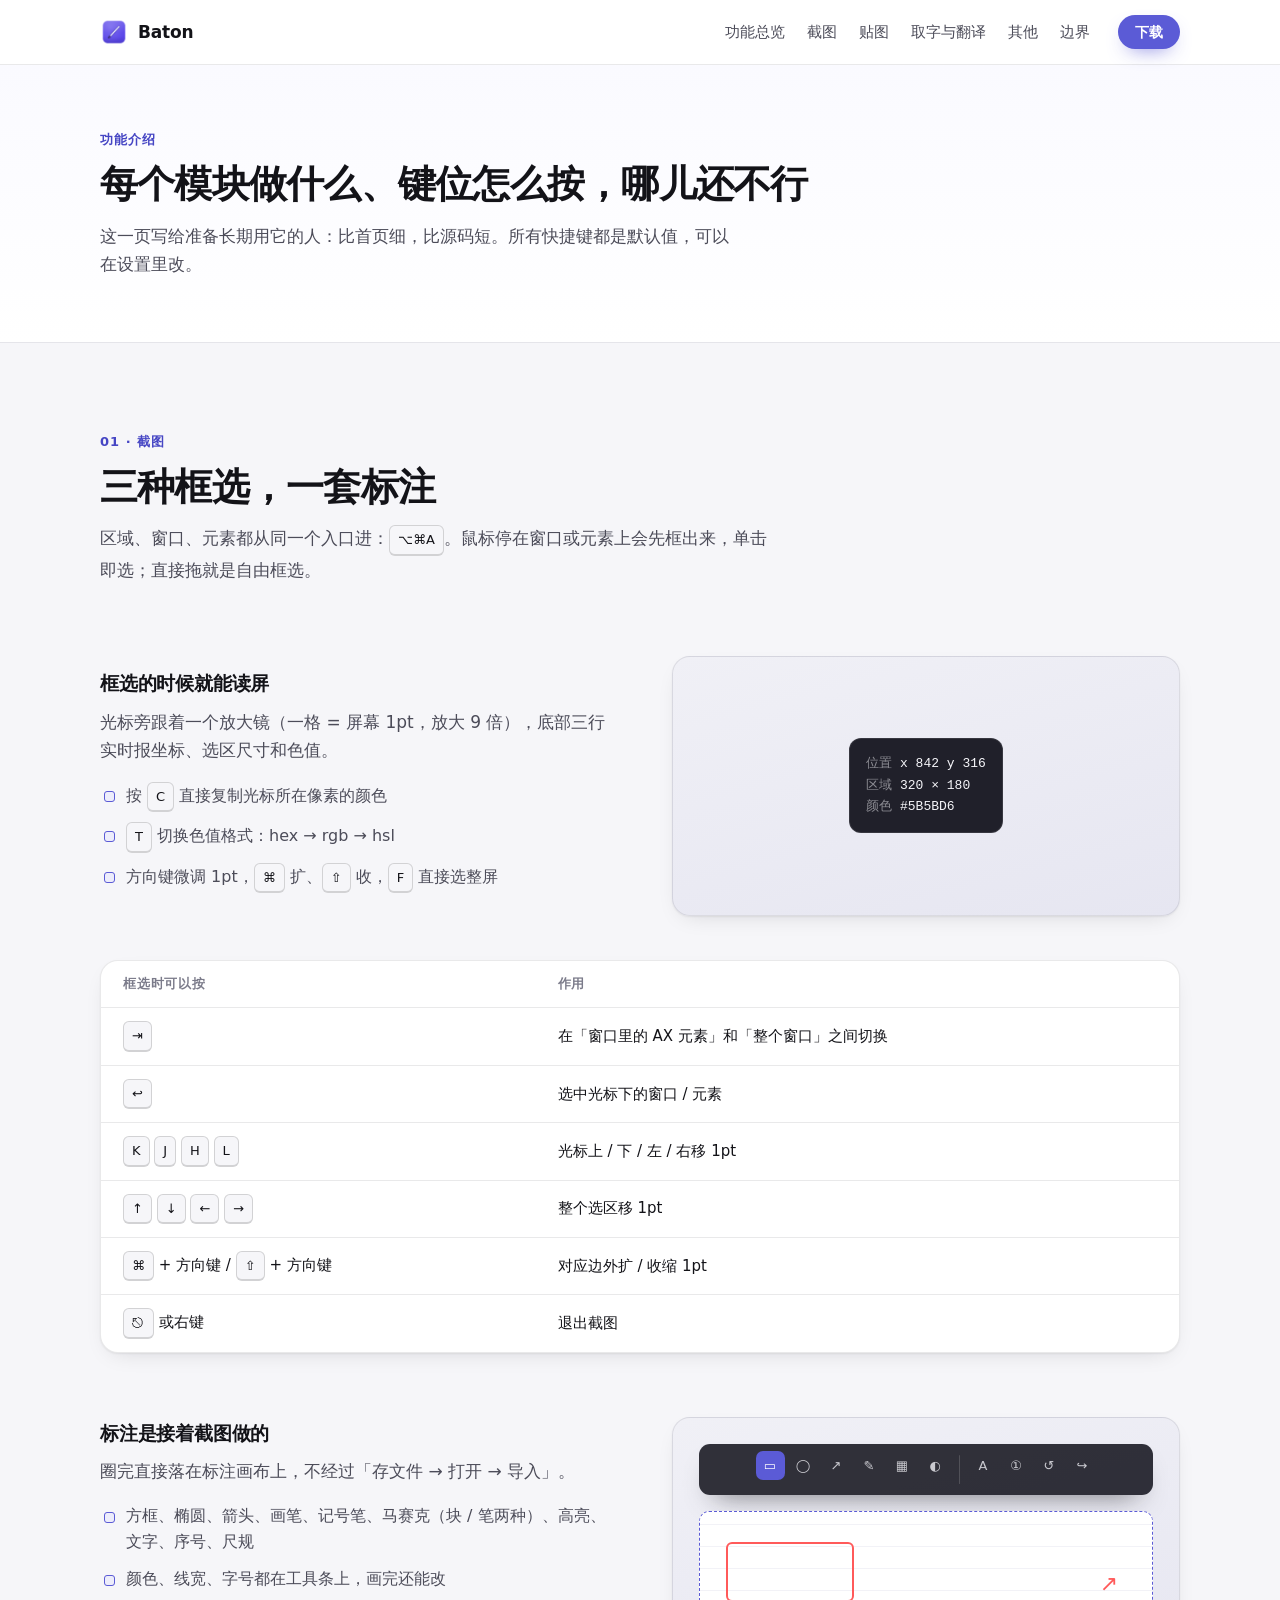
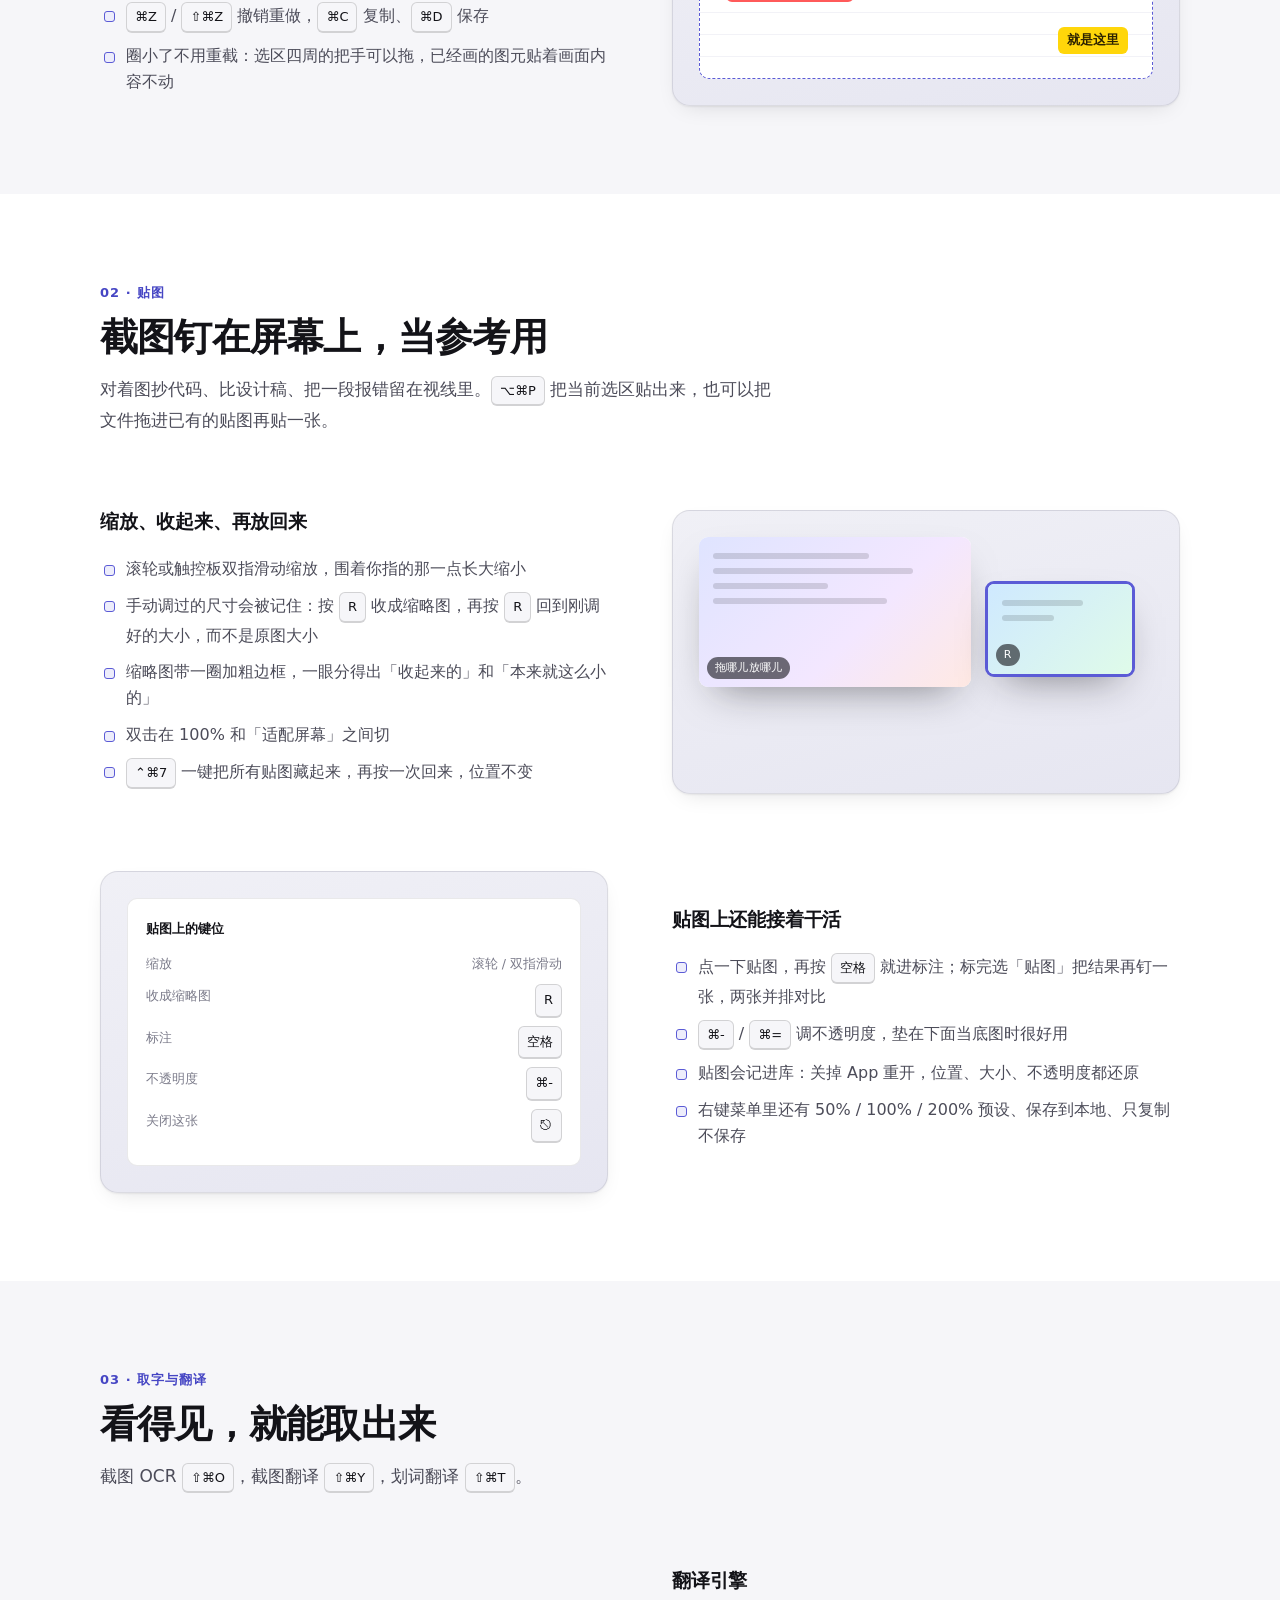
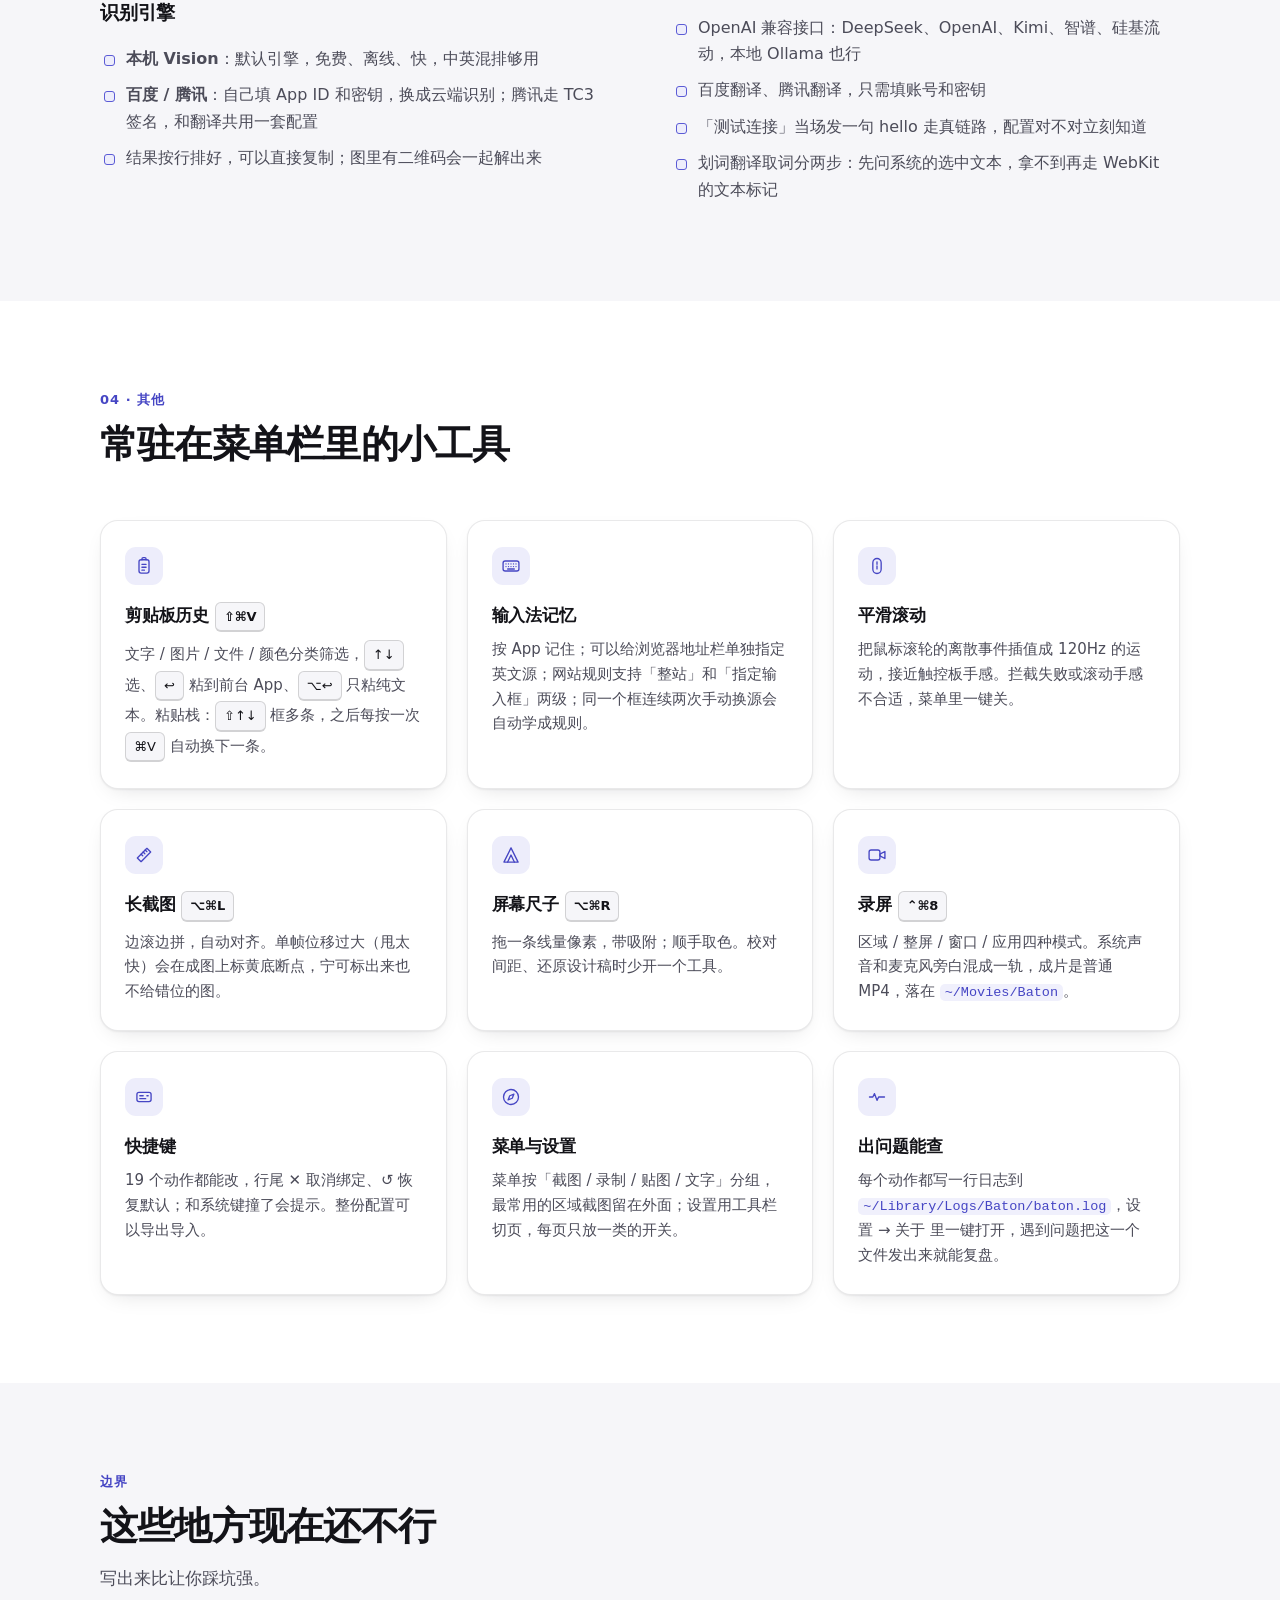
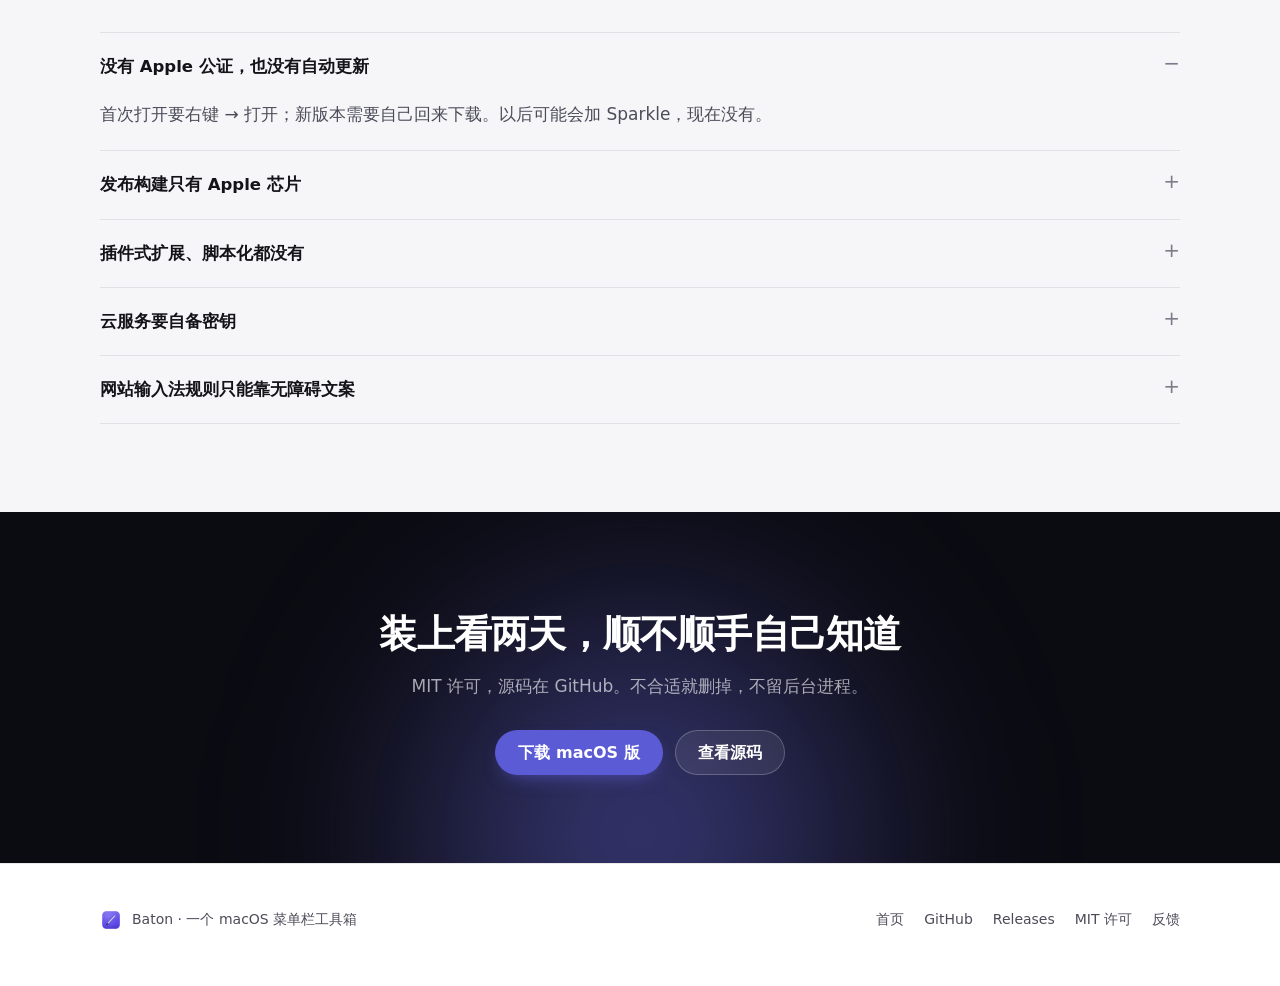
==== docs/features.html @ baf98c7c "docs: 产品化 README 与 GitHub Pages 站点 - README 从工程笔记改成产品说明：能力表、安装、快捷键、隐私、文档入口 - 原工程笔记移到 docs/engineerin" ====
<!doctype html>
<html lang="zh-CN">
<head>
<meta charset="utf-8">
<meta name="viewport" content="width=device-width, initial-scale=1">
<title>功能介绍 — Baton</title>
<meta name="description" content="Baton 每个模块的详细说明：截图与标注、贴图、OCR 与翻译、剪贴板历史、输入法记忆、长截图、尺子、录屏，以及已知的边界。">
<link rel="icon" href="assets/favicon.png">
<link rel="apple-touch-icon" href="assets/app-icon-128.png">
<link rel="stylesheet" href="assets/style.css">
</head>
<body>

<header class="nav">
  <div class="wrap nav-inner">
    <a class="brand" href="./">
      <img src="assets/app-icon-128.png" alt=""> Baton
    </a>
    <nav class="nav-links">
      <a href="index.html#features">功能总览</a>
      <a href="#capture">截图</a>
      <a href="#pin">贴图</a>
      <a href="#text">取字与翻译</a>
      <a href="#more">其他</a>
      <a href="#limits">边界</a>
    </nav>
    <a class="btn btn-primary" href="https://github.com/selierlin/baton/releases">下载</a>
  </div>
</header>

<main>

<section class="section tight hero-plain">
  <div class="wrap">
    <div class="kicker">功能介绍</div>
    <h2 style="max-width:760px">每个模块做什么、键位怎么按，哪儿还不行</h2>
    <p class="sub" style="max-width:640px">
      这一页写给准备长期用它的人：比首页细，比源码短。所有快捷键都是默认值，可以在设置里改。
    </p>
  </div>
</section>

<!-- 截图 -->
<section class="section soft" id="capture">
  <div class="wrap">
    <div class="section-head">
      <div class="kicker">01 · 截图</div>
      <h2>三种框选，一套标注</h2>
      <p class="sub">区域、窗口、元素都从同一个入口进：<kbd>⌥⌘A</kbd>。鼠标停在窗口或元素上会先框出来，单击即选；直接拖就是自由框选。</p>
    </div>

    <div class="split">
      <div class="copy">
        <h3>框选的时候就能读屏</h3>
        <p>光标旁跟着一个放大镜（一格 = 屏幕 1pt，放大 9 倍），底部三行实时报坐标、选区尺寸和色值。</p>
        <ul>
          <li>按 <kbd>C</kbd> 直接复制光标所在像素的颜色</li>
          <li><kbd>T</kbd> 切换色值格式：hex → rgb → hsl</li>
          <li>方向键微调 1pt，<kbd>⌘</kbd> 扩、<kbd>⇧</kbd> 收，<kbd>F</kbd> 直接选整屏</li>
        </ul>
      </div>
      <div class="figure">
        <div class="code" style="margin:0;background:#20202a;color:#f6f6fa;border-color:rgba(255,255,255,.1)">
          <span style="opacity:.5">位置</span>  x 842  y 316<br>
          <span style="opacity:.5">区域</span>  320 × 180<br>
          <span style="opacity:.5">颜色</span>  #5B5BD6
        </div>
      </div>
    </div>

    <div class="table-wrap kv">
      <table>
        <thead><tr><th>框选时可以按</th><th>作用</th></tr></thead>
        <tbody>
          <tr><td><kbd>⇥</kbd></td><td>在「窗口里的 AX 元素」和「整个窗口」之间切换</td></tr>
          <tr><td><kbd>↩</kbd></td><td>选中光标下的窗口 / 元素</td></tr>
          <tr><td><kbd>K</kbd> <kbd>J</kbd> <kbd>H</kbd> <kbd>L</kbd></td><td>光标上 / 下 / 左 / 右移 1pt</td></tr>
          <tr><td><kbd>↑</kbd> <kbd>↓</kbd> <kbd>←</kbd> <kbd>→</kbd></td><td>整个选区移 1pt</td></tr>
          <tr><td><kbd>⌘</kbd> + 方向键 / <kbd>⇧</kbd> + 方向键</td><td>对应边外扩 / 收缩 1pt</td></tr>
          <tr><td><kbd>⎋</kbd> 或右键</td><td>退出截图</td></tr>
        </tbody>
      </table>
    </div>

    <div class="split" style="margin-top:64px">
      <div class="copy">
        <h3>标注是接着截图做的</h3>
        <p>圈完直接落在标注画布上，不经过「存文件 → 打开 → 导入」。</p>
        <ul>
          <li>方框、椭圆、箭头、画笔、记号笔、马赛克（块 / 笔两种）、高亮、文字、序号、尺规</li>
          <li>颜色、线宽、字号都在工具条上，画完还能改</li>
          <li><kbd>⌘Z</kbd> / <kbd>⇧⌘Z</kbd> 撤销重做，<kbd>⌘C</kbd> 复制、<kbd>⌘D</kbd> 保存</li>
          <li>圈小了不用重截：选区四周的把手可以拖，已经画的图元贴着画面内容不动</li>
        </ul>
      </div>
      <div class="figure">
        <div class="toolbar-mock">
          <div class="bar">
            <div class="tool on">▭</div>
            <div class="tool">◯</div>
            <div class="tool">↗</div>
            <div class="tool">✎</div>
            <div class="tool">▦</div>
            <div class="tool">◐</div>
            <div class="tool divider"></div>
            <div class="tool">A</div>
            <div class="tool">①</div>
            <div class="tool">↺</div>
            <div class="tool">↪</div>
          </div>
          <div class="canvas-mock">
            <div class="ann-box"></div>
            <div class="ann-arrow">↗</div>
            <div class="ann-text">就是这里</div>
          </div>
        </div>
      </div>
    </div>
  </div>
</section>

<!-- 贴图 -->
<section class="section" id="pin">
  <div class="wrap">
    <div class="section-head">
      <div class="kicker">02 · 贴图</div>
      <h2>截图钉在屏幕上，当参考用</h2>
      <p class="sub">对着图抄代码、比设计稿、把一段报错留在视线里。<kbd>⌥⌘P</kbd> 把当前选区贴出来，也可以把文件拖进已有的贴图再贴一张。</p>
    </div>

    <div class="split">
      <div class="copy">
        <h3>缩放、收起来、再放回来</h3>
        <ul>
          <li>滚轮或触控板双指滑动缩放，围着你指的那一点长大缩小</li>
          <li>手动调过的尺寸会被记住：按 <kbd>R</kbd> 收成缩略图，再按 <kbd>R</kbd> 回到刚调好的大小，而不是原图大小</li>
          <li>缩略图带一圈加粗边框，一眼分得出「收起来的」和「本来就这么小的」</li>
          <li>双击在 100% 和「适配屏幕」之间切</li>
          <li><kbd>⌃⌘7</kbd> 一键把所有贴图藏起来，再按一次回来，位置不变</li>
        </ul>
      </div>
      <div class="figure">
        <div class="pins-mock">
          <div class="pin-card big"><div class="ph"><span class="ln" style="width:64%"></span><span class="ln" style="width:82%"></span><span class="ln" style="width:47%"></span><span class="ln" style="width:71%"></span></div><span class="pin-badge">拖哪儿放哪儿</span></div>
          <div class="pin-card small"><div class="ph"><span class="ln" style="width:70%"></span><span class="ln" style="width:45%"></span></div><span class="pin-badge">R</span></div>
        </div>
      </div>
    </div>

    <div class="split flip">
      <div class="copy">
        <h3>贴图上还能接着干活</h3>
        <ul>
          <li>点一下贴图，再按 <kbd>空格</kbd> 就进标注；标完选「贴图」把结果再钉一张，两张并排对比</li>
          <li><kbd>⌘-</kbd> / <kbd>⌘=</kbd> 调不透明度，垫在下面当底图时很好用</li>
          <li>贴图会记进库：关掉 App 重开，位置、大小、不透明度都还原</li>
          <li>右键菜单里还有 50% / 100% / 200% 预设、保存到本地、只复制不保存</li>
        </ul>
      </div>
      <div class="figure">
        <div class="ocr-mock">
          <div class="shot" style="height:auto;padding:18px">
            <b style="display:block;margin-bottom:8px">贴图上的键位</b>
            <div style="display:flex;justify-content:space-between;padding:4px 0"><span>缩放</span><span>滚轮 / 双指滑动</span></div>
            <div style="display:flex;justify-content:space-between;padding:4px 0"><span>收成缩略图</span><kbd>R</kbd></div>
            <div style="display:flex;justify-content:space-between;padding:4px 0"><span>标注</span><kbd>空格</kbd></div>
            <div style="display:flex;justify-content:space-between;padding:4px 0"><span>不透明度</span><kbd>⌘-</kbd></div>
            <div style="display:flex;justify-content:space-between;padding:4px 0"><span>关闭这张</span><kbd>⎋</kbd></div>
          </div>
        </div>
      </div>
    </div>
  </div>
</section>

<!-- 取字与翻译 -->
<section class="section soft" id="text">
  <div class="wrap">
    <div class="section-head">
      <div class="kicker">03 · 取字与翻译</div>
      <h2>看得见，就能取出来</h2>
      <p class="sub">截图 OCR <kbd>⇧⌘O</kbd>，截图翻译 <kbd>⇧⌘Y</kbd>，划词翻译 <kbd>⇧⌘T</kbd>。</p>
    </div>

    <div class="split">
      <div class="copy">
        <h3>识别引擎</h3>
        <ul>
          <li><strong>本机 Vision</strong>：默认引擎，免费、离线、快，中英混排够用</li>
          <li><strong>百度 / 腾讯</strong>：自己填 App ID 和密钥，换成云端识别；腾讯走 TC3 签名，和翻译共用一套配置</li>
          <li>结果按行排好，可以直接复制；图里有二维码会一起解出来</li>
        </ul>
      </div>
      <div class="copy">
        <h3>翻译引擎</h3>
        <ul>
          <li>OpenAI 兼容接口：DeepSeek、OpenAI、Kimi、智谱、硅基流动，本地 Ollama 也行</li>
          <li>百度翻译、腾讯翻译，只需填账号和密钥</li>
          <li>「测试连接」当场发一句 hello 走真链路，配置对不对立刻知道</li>
          <li>划词翻译取词分两步：先问系统的选中文本，拿不到再走 WebKit 的文本标记</li>
        </ul>
      </div>
    </div>
  </div>
</section>

<!-- 其他 -->
<section class="section" id="more">
  <div class="wrap">
    <div class="section-head">
      <div class="kicker">04 · 其他</div>
      <h2>常驻在菜单栏里的小工具</h2>
    </div>

    <div class="cards">
      <article class="card">
        <div class="ico"><svg viewBox="0 0 24 24" fill="none" stroke="currentColor" stroke-width="1.6" stroke-linecap="round" stroke-linejoin="round"><rect x="6" y="4.5" width="12" height="16" rx="2.5"/><path d="M9.5 4.5V3.6A1.6 1.6 0 0 1 11.1 2h1.8a1.6 1.6 0 0 1 1.6 1.6v.9"/><path d="M9.5 10h5M9.5 13.5h5M9.5 17h3"/></svg></div>
        <h3>剪贴板历史 <kbd>⇧⌘V</kbd></h3>
        <p>文字 / 图片 / 文件 / 颜色分类筛选，<kbd>↑↓</kbd> 选、<kbd>↩</kbd> 粘到前台 App、<kbd>⌥↩</kbd> 只粘纯文本。粘贴栈：<kbd>⇧↑↓</kbd> 框多条，之后每按一次 <kbd>⌘V</kbd> 自动换下一条。</p>
      </article>
      <article class="card">
        <div class="ico"><svg viewBox="0 0 24 24" fill="none" stroke="currentColor" stroke-width="1.6" stroke-linecap="round"><rect x="2.5" y="6" width="19" height="12" rx="2.5"/><path d="M6 9.5h.01M9 9.5h.01M12 9.5h.01M15 9.5h.01M18 9.5h.01M6 12.7h.01M9 12.7h.01M12 12.7h.01M15 12.7h.01M18 12.7h.01M8 15.6h8"/></svg></div>
        <h3>输入法记忆</h3>
        <p>按 App 记住；可以给浏览器地址栏单独指定英文源；网站规则支持「整站」和「指定输入框」两级；同一个框连续两次手动换源会自动学成规则。</p>
      </article>
      <article class="card">
        <div class="ico"><svg viewBox="0 0 24 24" fill="none" stroke="currentColor" stroke-width="1.6" stroke-linecap="round"><rect x="7" y="3" width="10" height="18" rx="5"/><path d="M12 7v3"/><path d="M12 12v3.5"/></svg></div>
        <h3>平滑滚动</h3>
        <p>把鼠标滚轮的离散事件插值成 120Hz 的运动，接近触控板手感。拦截失败或滚动手感不合适，菜单里一键关。</p>
      </article>
      <article class="card">
        <div class="ico"><svg viewBox="0 0 24 24" fill="none" stroke="currentColor" stroke-width="1.6" stroke-linecap="round" stroke-linejoin="round"><path d="M4 15.5 15.5 4l4.5 4.5L8.5 20z"/><path d="M8.5 11l2 2M11 8.5l2 2M13.5 6l2 2"/></svg></div>
        <h3>长截图 <kbd>⌥⌘L</kbd></h3>
        <p>边滚边拼，自动对齐。单帧位移过大（甩太快）会在成图上标黄底断点，宁可标出来也不给错位的图。</p>
      </article>
      <article class="card">
        <div class="ico"><svg viewBox="0 0 24 24" fill="none" stroke="currentColor" stroke-width="1.6" stroke-linecap="round" stroke-linejoin="round"><path d="M3.5 20.5 12 3.5l8.5 17z"/><path d="M8 20.5 12 12l4 8.5"/></svg></div>
        <h3>屏幕尺子 <kbd>⌥⌘R</kbd></h3>
        <p>拖一条线量像素，带吸附；顺手取色。校对间距、还原设计稿时少开一个工具。</p>
      </article>
      <article class="card">
        <div class="ico"><svg viewBox="0 0 24 24" fill="none" stroke="currentColor" stroke-width="1.6" stroke-linecap="round" stroke-linejoin="round"><rect x="2.5" y="6" width="13" height="12" rx="2.5"/><path d="M15.5 11l6-3.2v8.4l-6-3.2z"/></svg></div>
        <h3>录屏 <kbd>⌃⌘8</kbd></h3>
        <p>区域 / 整屏 / 窗口 / 应用四种模式。系统声音和麦克风旁白混成一轨，成片是普通 MP4，落在 <code>~/Movies/Baton</code>。</p>
      </article>
      <article class="card">
        <div class="ico"><svg viewBox="0 0 24 24" fill="none" stroke="currentColor" stroke-width="1.6" stroke-linecap="round" stroke-linejoin="round"><rect x="3.5" y="6.5" width="17" height="11" rx="2.5"/><path d="M7 10.5h4M7 14h7M15.5 10.5h1.5"/></svg></div>
        <h3>快捷键</h3>
        <p>19 个动作都能改，行尾 ✕ 取消绑定、↺ 恢复默认；和系统键撞了会提示。整份配置可以导出导入。</p>
      </article>
      <article class="card">
        <div class="ico"><svg viewBox="0 0 24 24" fill="none" stroke="currentColor" stroke-width="1.6" stroke-linecap="round" stroke-linejoin="round"><circle cx="12" cy="12" r="9"/><path d="M15.5 8.5 13.5 13.5 8.5 15.5 10.5 10.5z"/></svg></div>
        <h3>菜单与设置</h3>
        <p>菜单按「截图 / 录制 / 贴图 / 文字」分组，最常用的区域截图留在外面；设置用工具栏切页，每页只放一类的开关。</p>
      </article>
      <article class="card">
        <div class="ico"><svg viewBox="0 0 24 24" fill="none" stroke="currentColor" stroke-width="1.6" stroke-linecap="round" stroke-linejoin="round"><path d="M3 12h4l2-4 3 8 2-4h7"/></svg></div>
        <h3>出问题能查</h3>
        <p>每个动作都写一行日志到 <code>~/Library/Logs/Baton/baton.log</code>，设置 → 关于 里一键打开，遇到问题把这一个文件发出来就能复盘。</p>
      </article>
    </div>
  </div>
</section>

<!-- 边界 -->
<section class="section soft" id="limits">
  <div class="wrap">
    <div class="section-head">
      <div class="kicker">边界</div>
      <h2>这些地方现在还不行</h2>
      <p class="sub">写出来比让你踩坑强。</p>
    </div>

    <div class="faq">
      <details open>
        <summary>没有 Apple 公证，也没有自动更新</summary>
        <p>首次打开要右键 → 打开；新版本需要自己回来下载。以后可能会加 Sparkle，现在没有。</p>
      </details>
      <details>
        <summary>发布构建只有 Apple 芯片</summary>
        <p>Intel 机器需要自己编译，未做验证。最低系统是 macOS 15，老系统不支持。</p>
      </details>
      <details>
        <summary>插件式扩展、脚本化都没有</summary>
        <p>没有 URL scheme、没有 AppleScript 字典、没有插件系统。快捷键和菜单是唯一的入口。</p>
      </details>
      <details>
        <summary>云服务要自备密钥</summary>
        <p>百度、腾讯、各家大模型的账号和额度都得自己开。Baton 不代付、不代理，也不做用量统计。</p>
      </details>
      <details>
        <summary>网站输入法规则只能靠无障碍文案</summary>
        <p>拿不到 DOM 选择器，所以同文案的多个输入框分不开；富文本编辑器常常不暴露文案，只能落到整站规则。</p>
      </details>
    </div>
  </div>
</section>

<section class="download">
  <div class="wrap">
    <div class="section-head center">
      <h2>装上看两天，顺不顺手自己知道</h2>
      <p class="sub">MIT 许可，源码在 GitHub。不合适就删掉，不留后台进程。</p>
      <div class="cta-row">
        <a class="btn btn-primary" href="https://github.com/selierlin/baton/releases">下载 macOS 版</a>
        <a class="btn btn-ghost" href="https://github.com/selierlin/baton">查看源码</a>
      </div>
    </div>
  </div>
</section>

</main>

<footer class="footer">
  <div class="wrap footer-inner">
    <div class="who"><img src="assets/app-icon-128.png" alt=""> Baton · 一个 macOS 菜单栏工具箱</div>
    <nav>
      <a href="./">首页</a>
      <a href="https://github.com/selierlin/baton">GitHub</a>
      <a href="https://github.com/selierlin/baton/releases">Releases</a>
      <a href="https://github.com/selierlin/baton/blob/main/LICENSE">MIT 许可</a>
      <a href="https://github.com/selierlin/baton/issues">反馈</a>
    </nav>
  </div>
</footer>

</body>
</html>
---- docs/assets/style.css ----
/* Baton 产品页 —— 无外部依赖，系统字体栈 */

:root {
  --ink: #131318;
  --ink-2: #4c4c59;
  --ink-3: #7b7b8a;
  --bg: #ffffff;
  --bg-soft: #f6f6f9;
  --line: rgba(19, 19, 24, 0.09);
  --line-strong: rgba(19, 19, 24, 0.16);
  --accent: #5b5bd6;
  --accent-deep: #4646c4;
  --accent-soft: #ededfb;
  --night: #0b0b12;
  --radius: 18px;
  --shadow-sm: 0 1px 2px rgba(19, 19, 24, 0.06), 0 8px 24px -12px rgba(19, 19, 24, 0.18);
  --shadow-lg: 0 2px 6px rgba(19, 19, 24, 0.06), 0 40px 80px -40px rgba(19, 19, 24, 0.45);
  --max: 1080px;
  --font: -apple-system, BlinkMacSystemFont, "SF Pro Text", "PingFang SC",
    "Hiragino Sans GB", "Microsoft YaHei", system-ui, sans-serif;
  --mono: ui-monospace, SFMono-Regular, "SF Mono", Menlo, monospace;
}

* { box-sizing: border-box; }

html { scroll-behavior: smooth; scroll-padding-top: 76px; }

body {
  margin: 0;
  font-family: var(--font);
  color: var(--ink);
  background: var(--bg);
  font-size: 17px;
  line-height: 1.65;
  -webkit-font-smoothing: antialiased;
}

img { max-width: 100%; display: block; }

a { color: var(--accent-deep); text-decoration: none; }
a:hover { text-decoration: underline; text-underline-offset: 3px; }

.wrap { width: min(100% - 48px, var(--max)); margin-inline: auto; }

/* ---------- 顶栏 ---------- */

.nav {
  position: sticky;
  top: 0;
  z-index: 50;
  background: rgba(255, 255, 255, 0.78);
  backdrop-filter: saturate(180%) blur(18px);
  -webkit-backdrop-filter: saturate(180%) blur(18px);
  border-bottom: 1px solid var(--line);
}

.nav-inner {
  display: flex;
  align-items: center;
  gap: 28px;
  height: 64px;
}

.brand {
  display: flex;
  align-items: center;
  gap: 10px;
  font-weight: 650;
  letter-spacing: -0.01em;
  color: var(--ink);
  font-size: 17px;
}

.brand:hover { text-decoration: none; }
.brand img { width: 28px; height: 28px; border-radius: 7px; }

.nav-links { display: flex; gap: 22px; margin-left: auto; font-size: 15px; }
.nav-links a { color: var(--ink-2); }
.nav-links a:hover { color: var(--ink); text-decoration: none; }

.nav .btn { padding: 8px 16px; font-size: 14px; }

/* ---------- 按钮 ---------- */

.btn {
  display: inline-flex;
  align-items: center;
  gap: 8px;
  padding: 12px 22px;
  border-radius: 999px;
  font-size: 16px;
  font-weight: 600;
  line-height: 1.2;
  border: 1px solid transparent;
  transition: transform 0.15s ease, background 0.15s ease, box-shadow 0.15s ease;
}

.btn:hover { text-decoration: none; transform: translateY(-1px); }

.btn-primary {
  background: var(--accent);
  color: #fff;
  box-shadow: 0 8px 20px -10px rgba(91, 91, 214, 0.9);
}

.btn-primary:hover { background: var(--accent-deep); }

.btn-ghost {
  background: rgba(255, 255, 255, 0.08);
  color: #fff;
  border-color: rgba(255, 255, 255, 0.22);
}

.btn-ghost:hover { background: rgba(255, 255, 255, 0.14); }

.btn-quiet {
  background: transparent;
  color: var(--ink);
  border-color: var(--line-strong);
}

.btn-quiet:hover { background: var(--bg-soft); }

/* ---------- Hero ---------- */

.hero {
  position: relative;
  overflow: hidden;
  background: var(--night);
  color: #f6f6fa;
  padding: 96px 0 0;
}

.hero::before,
.hero::after {
  content: "";
  position: absolute;
  border-radius: 50%;
  filter: blur(90px);
  opacity: 0.55;
  pointer-events: none;
}

.hero::before {
  width: 620px;
  height: 620px;
  left: 50%;
  top: -280px;
  transform: translateX(-60%);
  background: radial-gradient(circle, rgba(108, 108, 232, 0.85), transparent 68%);
}

.hero::after {
  width: 420px;
  height: 420px;
  right: -120px;
  top: 120px;
  background: radial-gradient(circle, rgba(86, 160, 255, 0.35), transparent 70%);
}

.hero-inner { position: relative; z-index: 1; text-align: center; }

.eyebrow {
  display: inline-flex;
  align-items: center;
  gap: 8px;
  padding: 6px 14px;
  border-radius: 999px;
  border: 1px solid rgba(255, 255, 255, 0.18);
  background: rgba(255, 255, 255, 0.06);
  font-size: 13px;
  letter-spacing: 0.02em;
  color: rgba(246, 246, 250, 0.82);
}

.dot {
  width: 6px;
  height: 6px;
  border-radius: 50%;
  background: #6ee7a8;
  box-shadow: 0 0 0 3px rgba(110, 231, 168, 0.18);
}

.hero h1 {
  font-size: clamp(38px, 6vw, 62px);
  line-height: 1.1;
  letter-spacing: -0.03em;
  margin: 26px 0 0;
  font-weight: 680;
}

.hero h1 em {
  font-style: normal;
  background: linear-gradient(96deg, #a9a9ff, #7fc4ff);
  -webkit-background-clip: text;
  background-clip: text;
  color: transparent;
}

.lede {
  margin: 20px auto 0;
  max-width: 620px;
  font-size: clamp(16px, 2vw, 19px);
  color: rgba(246, 246, 250, 0.7);
}

.cta-row {
  display: flex;
  justify-content: center;
  flex-wrap: wrap;
  gap: 12px;
  margin-top: 34px;
}

.meta-row {
  display: flex;
  justify-content: center;
  flex-wrap: wrap;
  gap: 10px 22px;
  margin-top: 22px;
  font-size: 13.5px;
  color: rgba(246, 246, 250, 0.5);
}

.meta-row span { display: inline-flex; align-items: center; gap: 6px; }

/* ---------- 菜单栏示意图 ---------- */

.stage {
  position: relative;
  z-index: 1;
  margin: 64px auto 0;
  width: min(100% - 48px, 860px);
  padding-bottom: 0;
}

.screen {
  position: relative;
  border-radius: 20px 20px 0 0;
  border: 1px solid rgba(255, 255, 255, 0.12);
  border-bottom: none;
  background: linear-gradient(160deg, #1b1b2b, #101019 55%, #0d0d15);
  box-shadow: var(--shadow-lg);
  overflow: hidden;
  min-height: 462px;
  padding: 0;
}

.menubar {
  display: flex;
  align-items: center;
  gap: 18px;
  height: 30px;
  padding: 0 14px;
  font-size: 12.5px;
  color: rgba(245, 245, 250, 0.82);
  background: rgba(255, 255, 255, 0.06);
  border-bottom: 1px solid rgba(255, 255, 255, 0.07);
}

.menubar .active {
  background: rgba(255, 255, 255, 0.16);
  border-radius: 5px;
  padding: 2px 8px;
}

.menubar .right { margin-left: auto; display: flex; gap: 14px; opacity: 0.7; }

.dropdown {
  position: absolute;
  top: 38px;
  left: 92px;
  width: 268px;
  padding: 6px;
  border-radius: 12px;
  background: rgba(38, 38, 48, 0.92);
  border: 1px solid rgba(255, 255, 255, 0.12);
  box-shadow: 0 24px 48px -18px rgba(0, 0, 0, 0.8);
  backdrop-filter: blur(20px);
  font-size: 13px;
  color: rgba(245, 245, 250, 0.92);
}

.dropdown .row {
  display: flex;
  justify-content: space-between;
  gap: 16px;
  padding: 5px 10px;
  border-radius: 6px;
}

.dropdown .row.hi { background: var(--accent); color: #fff; }
.dropdown .row .hk { opacity: 0.55; font-size: 12px; }
.dropdown .row.hi .hk { opacity: 0.85; }
.dropdown .sep { height: 1px; margin: 5px 8px; background: rgba(255, 255, 255, 0.12); }
.dropdown .label { padding: 4px 10px 2px; font-size: 11px; letter-spacing: 0.06em; color: rgba(245, 245, 250, 0.4); }

/* ---------- 通用段落 ---------- */

.section { padding: 88px 0; }
.section.soft { background: var(--bg-soft); }
.section.tight { padding: 64px 0; }

.hero-plain {
  background: linear-gradient(180deg, #fafaff 0%, #fff 100%);
  border-bottom: 1px solid var(--line);
  padding-top: 72px;
  padding-bottom: 56px;
}

code {
  font-family: var(--mono);
  font-size: 0.9em;
  padding: 1px 5px;
  border-radius: 5px;
  background: rgba(91, 91, 214, 0.09);
  color: var(--accent-deep);
}

.download code, .code code {
  background: rgba(255, 255, 255, 0.12);
  color: #e6e6ff;
}

.download .cta-row { margin-top: 30px; }

.section-head { max-width: 680px; }
.section-head.center { margin-inline: auto; text-align: center; }

.kicker {
  font-size: 13px;
  font-weight: 650;
  letter-spacing: 0.08em;
  text-transform: uppercase;
  color: var(--accent-deep);
}

h2 {
  font-size: clamp(27px, 3.4vw, 38px);
  line-height: 1.2;
  letter-spacing: -0.02em;
  margin: 12px 0 0;
  font-weight: 660;
}

h3 { font-size: 19px; letter-spacing: -0.01em; margin: 0 0 8px; font-weight: 620; }

.sub { color: var(--ink-2); margin: 14px 0 0; font-size: 17px; }

/* ---------- 图文交替 ---------- */

.split {
  display: grid;
  grid-template-columns: 1fr 1fr;
  gap: 64px;
  align-items: center;
  margin-top: 72px;
}

.split:first-of-type { margin-top: 56px; }
.split.flip .copy { order: 2; }

.copy p { color: var(--ink-2); margin: 0 0 14px; }
.copy ul { margin: 18px 0 0; padding: 0; list-style: none; }
.copy li {
  position: relative;
  padding-left: 26px;
  margin-bottom: 10px;
  color: var(--ink-2);
  font-size: 16px;
}
.copy li::before {
  content: "";
  position: absolute;
  left: 4px;
  top: 9px;
  width: 9px;
  height: 9px;
  border-radius: 3px;
  background: var(--accent-soft);
  border: 1.5px solid var(--accent);
}

.figure {
  position: relative;
  border-radius: var(--radius);
  background: linear-gradient(165deg, #f0f0f6, #e6e6f1);
  border: 1px solid var(--line);
  box-shadow: var(--shadow-sm);
  padding: 26px;
  min-height: 260px;
  display: flex;
  align-items: center;
  justify-content: center;
}

/* 标注工具条示意图 */
.toolbar-mock { width: 100%; }

.toolbar-mock .bar {
  display: flex;
  gap: 4px;
  padding: 7px;
  border-radius: 11px;
  background: rgba(32, 32, 42, 0.92);
  box-shadow: 0 14px 28px -16px rgba(19, 19, 24, 0.7);
  justify-content: center;
}

.toolbar-mock .tool {
  width: 29px;
  height: 29px;
  border-radius: 7px;
  display: grid;
  place-items: center;
  color: rgba(245, 245, 250, 0.78);
  font-size: 13px;
}

.toolbar-mock .tool.on { background: var(--accent); color: #fff; }
.toolbar-mock .tool.divider { width: 1px; margin: 4px 5px; background: rgba(255, 255, 255, 0.16); }

.canvas-mock {
  margin-top: 16px;
  height: 168px;
  border-radius: 10px;
  background:
    repeating-linear-gradient(0deg, #fff, #fff 21px, #f2f2f7 21px, #f2f2f7 22px),
    #fff;
  border: 1px dashed var(--accent);
  position: relative;
  overflow: hidden;
}

.canvas-mock .ann-box {
  position: absolute;
  left: 26px;
  top: 30px;
  width: 128px;
  height: 60px;
  border: 2.5px solid #ff5a5a;
  border-radius: 6px;
}

.canvas-mock .ann-arrow {
  position: absolute;
  right: 34px;
  top: 54px;
  font-size: 22px;
  color: #ff5a5a;
}

.canvas-mock .ann-text {
  position: absolute;
  right: 24px;
  bottom: 24px;
  padding: 3px 9px;
  border-radius: 6px;
  background: #ffd60a;
  color: #2b2100;
  font-size: 12.5px;
  font-weight: 600;
}

/* 贴图示意图 */
.pins-mock { position: relative; width: 100%; height: 230px; }

.pin-card {
  position: absolute;
  border-radius: 9px;
  background: #fff;
  box-shadow: 0 18px 40px -18px rgba(19, 19, 24, 0.5);
  overflow: hidden;
}

.pin-card.big { left: 0; top: 0; width: 60%; height: 150px; }
.pin-card.small { right: 4%; top: 44px; width: 150px; height: 96px; border: 3px solid var(--accent); }
.pin-card .ph { height: 100%; background: linear-gradient(135deg, #dfe4ff, #f3e7ff 60%, #ffe9e3); padding: 16px 14px; }

.pin-card .ln {
  display: block;
  height: 6px;
  border-radius: 3px;
  background: rgba(19, 19, 24, 0.14);
  margin-bottom: 9px;
}
.pin-card.small .ph { background: linear-gradient(135deg, #cfe9ff, #dffbe9); }

.pin-badge {
  position: absolute;
  left: 8px;
  bottom: 8px;
  padding: 2px 8px;
  border-radius: 999px;
  background: rgba(19, 19, 24, 0.6);
  color: #fff;
  font-size: 11px;
  letter-spacing: 0.02em;
}

/* OCR / 翻译示意图 */
.ocr-mock { width: 100%; display: grid; gap: 12px; }

.ocr-mock .shot {
  position: relative;
  height: 132px;
  border-radius: 10px;
  background: #fff;
  border: 1px solid var(--line);
  padding: 16px 18px;
  font-size: 12.5px;
  line-height: 1.9;
  color: var(--ink-3);
  overflow: hidden;
}

.ocr-mock .shot b { color: var(--ink); font-weight: 600; }

.ocr-mock .hl {
  display: inline;
  background: rgba(255, 214, 10, 0.45);
  border-radius: 3px;
  padding: 1px 2px;
}

.translate-card {
  border-radius: 10px;
  border: 1px solid var(--line);
  background: #fff;
  padding: 14px 16px;
  font-size: 14px;
  box-shadow: var(--shadow-sm);
}

.translate-card .src { color: var(--ink-3); font-size: 12.5px; margin-bottom: 6px; }
.translate-card .dst { color: var(--ink); }
.translate-card .engine {
  margin-top: 10px;
  font-size: 11.5px;
  color: var(--ink-3);
  display: flex;
  gap: 8px;
  align-items: center;
}

/* ---------- 卡片网格 ---------- */

.cards {
  display: grid;
  grid-template-columns: repeat(3, 1fr);
  gap: 20px;
  margin-top: 52px;
}

.card {
  border: 1px solid var(--line);
  border-radius: var(--radius);
  padding: 26px 24px;
  background: var(--bg);
  box-shadow: var(--shadow-sm);
}

.card .ico svg { width: 20px; height: 20px; }

.card .ico {
  width: 38px;
  height: 38px;
  border-radius: 11px;
  display: grid;
  place-items: center;
  background: var(--accent-soft);
  color: var(--accent-deep);
  font-size: 18px;
  margin-bottom: 16px;
}

.card p { margin: 0; color: var(--ink-2); font-size: 15px; }
.card h3 { font-size: 17px; }

/* ---------- 快捷键表 ---------- */

.table-wrap {
  margin-top: 44px;
  border: 1px solid var(--line);
  border-radius: var(--radius);
  overflow: hidden;
  background: var(--bg);
  box-shadow: var(--shadow-sm);
}

table { width: 100%; border-collapse: collapse; font-size: 15px; }
th, td { text-align: left; padding: 13px 22px; border-bottom: 1px solid var(--line); }
th { font-size: 12.5px; letter-spacing: 0.06em; text-transform: uppercase; color: var(--ink-3); font-weight: 600; }
tr:last-child td { border-bottom: none; }
td:last-child, th:last-child { text-align: right; }
.table-wrap.kv td:last-child, .table-wrap.kv th:last-child { text-align: left; }

kbd {
  display: inline-block;
  padding: 3px 8px;
  border-radius: 6px;
  border: 1px solid var(--line-strong);
  border-bottom-width: 2px;
  background: var(--bg-soft);
  font-family: var(--font);
  font-size: 13px;
  color: var(--ink);
  white-space: nowrap;
}

/* ---------- 下载区 ---------- */

.download {
  background: var(--night);
  color: #f6f6fa;
  padding: 88px 0;
  position: relative;
  overflow: hidden;
}

.download::before {
  content: "";
  position: absolute;
  inset: auto 50% -320px auto;
  width: 700px;
  height: 700px;
  transform: translateX(50%);
  border-radius: 50%;
  background: radial-gradient(circle, rgba(108, 108, 232, 0.55), transparent 65%);
  filter: blur(80px);
}

.download .wrap { position: relative; z-index: 1; }
.download h2 { color: #fff; }
.download .sub { color: rgba(246, 246, 250, 0.66); }

.dl-grid {
  display: grid;
  grid-template-columns: 1.05fr 0.95fr;
  gap: 48px;
  align-items: start;
  margin-top: 44px;
}

.dl-card {
  border: 1px solid rgba(255, 255, 255, 0.14);
  background: rgba(255, 255, 255, 0.04);
  border-radius: var(--radius);
  padding: 26px 26px 22px;
}

.dl-card .ver { font-size: 13px; color: rgba(246, 246, 250, 0.55); letter-spacing: 0.02em; }
.dl-card .name { font-size: 20px; font-weight: 620; margin: 4px 0 18px; }
.dl-card .btn { width: 100%; justify-content: center; }
.dl-card .req {
  margin-top: 16px;
  font-size: 13px;
  color: rgba(246, 246, 250, 0.55);
  display: grid;
  gap: 4px;
}

.code {
  margin-top: 18px;
  border-radius: 12px;
  border: 1px solid rgba(255, 255, 255, 0.12);
  background: rgba(0, 0, 0, 0.35);
  padding: 14px 16px;
  font-family: var(--mono);
  font-size: 13px;
  color: rgba(246, 246, 250, 0.85);
  overflow-x: auto;
}

.code .cmt { color: rgba(246, 246, 250, 0.4); }

.dl-note { font-size: 14px; color: rgba(246, 246, 250, 0.6); }
.dl-note strong { color: rgba(246, 246, 250, 0.9); font-weight: 600; }
.dl-note ol { margin: 14px 0 0; padding-left: 20px; }
.dl-note li { margin-bottom: 8px; }

/* ---------- 隐私条 ---------- */

.promise {
  display: grid;
  grid-template-columns: repeat(4, 1fr);
  gap: 18px;
  margin-top: 46px;
}

.promise div {
  border-left: 2px solid var(--accent);
  padding: 2px 0 2px 16px;
}

.promise strong { display: block; font-size: 15.5px; margin-bottom: 4px; }
.promise span { font-size: 14px; color: var(--ink-2); }

/* ---------- FAQ ---------- */

.faq { margin-top: 40px; border-top: 1px solid var(--line); }

.faq details { border-bottom: 1px solid var(--line); }

.faq summary {
  cursor: pointer;
  padding: 20px 0;
  font-weight: 600;
  font-size: 16.5px;
  list-style: none;
  display: flex;
  justify-content: space-between;
  gap: 16px;
}

.faq summary::-webkit-details-marker { display: none; }
.faq summary::after { content: "+"; color: var(--ink-3); font-weight: 400; font-size: 20px; line-height: 1; }
.faq details[open] summary::after { content: "−"; }
.faq details p { margin: 0 0 22px; color: var(--ink-2); max-width: 720px; }

/* ---------- 页脚 ---------- */

.footer {
  border-top: 1px solid var(--line);
  padding: 44px 0 56px;
  font-size: 14px;
  color: var(--ink-3);
}

.footer-inner { display: flex; flex-wrap: wrap; gap: 20px 32px; align-items: center; }
.footer img { width: 22px; height: 22px; border-radius: 6px; }
.footer .who { display: flex; align-items: center; gap: 10px; color: var(--ink-2); }
.footer nav { margin-left: auto; display: flex; flex-wrap: wrap; gap: 20px; }
.footer a { color: var(--ink-2); }

/* ---------- 语言切换 ---------- */

.lang { font-size: 14px; color: var(--ink-3); }

/* ---------- 响应式 ---------- */

@media (max-width: 900px) {
  .split { grid-template-columns: 1fr; gap: 36px; margin-top: 56px; }
  .split.flip .copy { order: 0; }
  .cards { grid-template-columns: 1fr 1fr; }
  .promise { grid-template-columns: 1fr 1fr; }
  .dl-grid { grid-template-columns: 1fr; gap: 32px; }
  .nav-links { display: none; }
  .nav-inner { justify-content: space-between; }
}

@media (max-width: 620px) {
  body { font-size: 16px; }
  .hero h1 { font-size: 31px; letter-spacing: -0.02em; }
  .menubar .right { display: none; }
  .menubar { gap: 12px; padding: 0 10px; }
  .section { padding: 64px 0; }
  .cards { grid-template-columns: 1fr; }
  .promise { grid-template-columns: 1fr; }
  .stage { margin-top: 44px; }
  .dropdown { left: 12px; width: min(268px, calc(100% - 24px)); }
  th, td { padding: 11px 14px; }
  th:nth-child(3), td:nth-child(3) { display: none; }
}

@media (prefers-reduced-motion: reduce) {
  html { scroll-behavior: auto; }
  .btn { transition: none; }
}
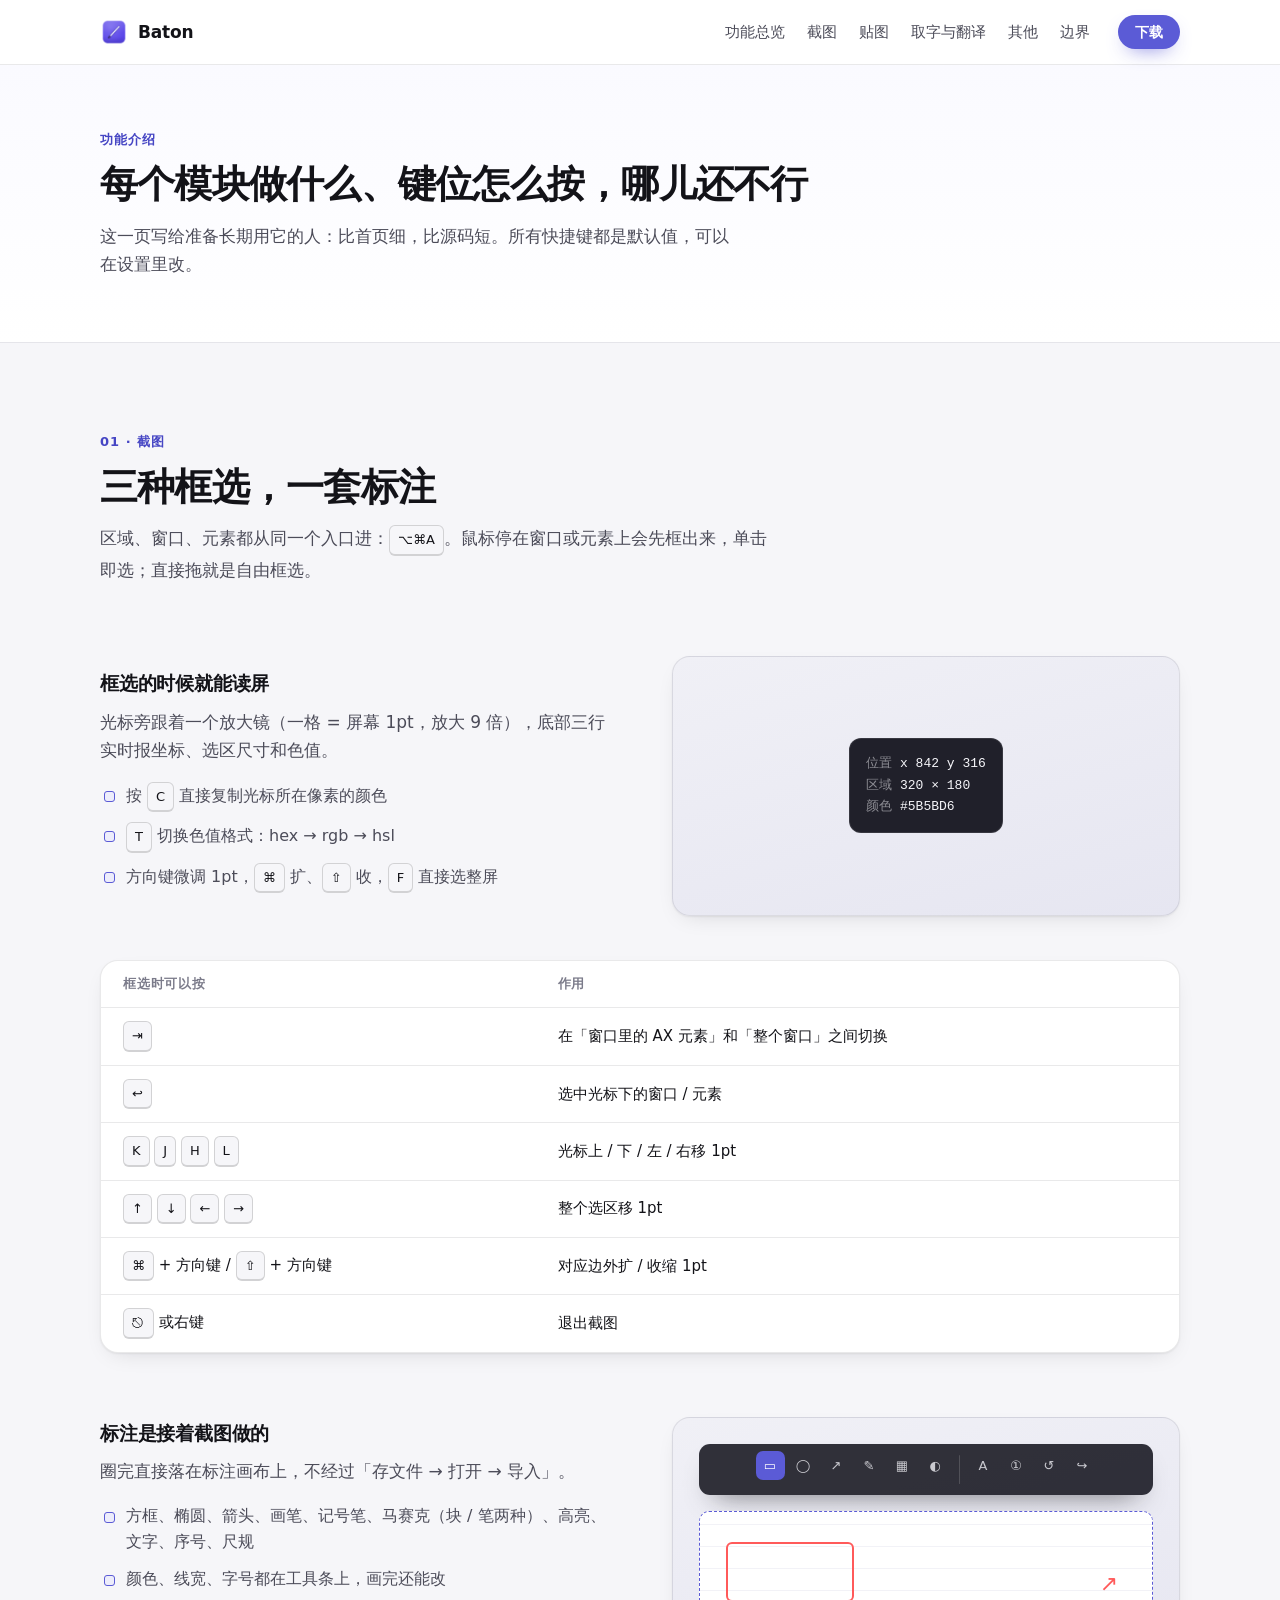
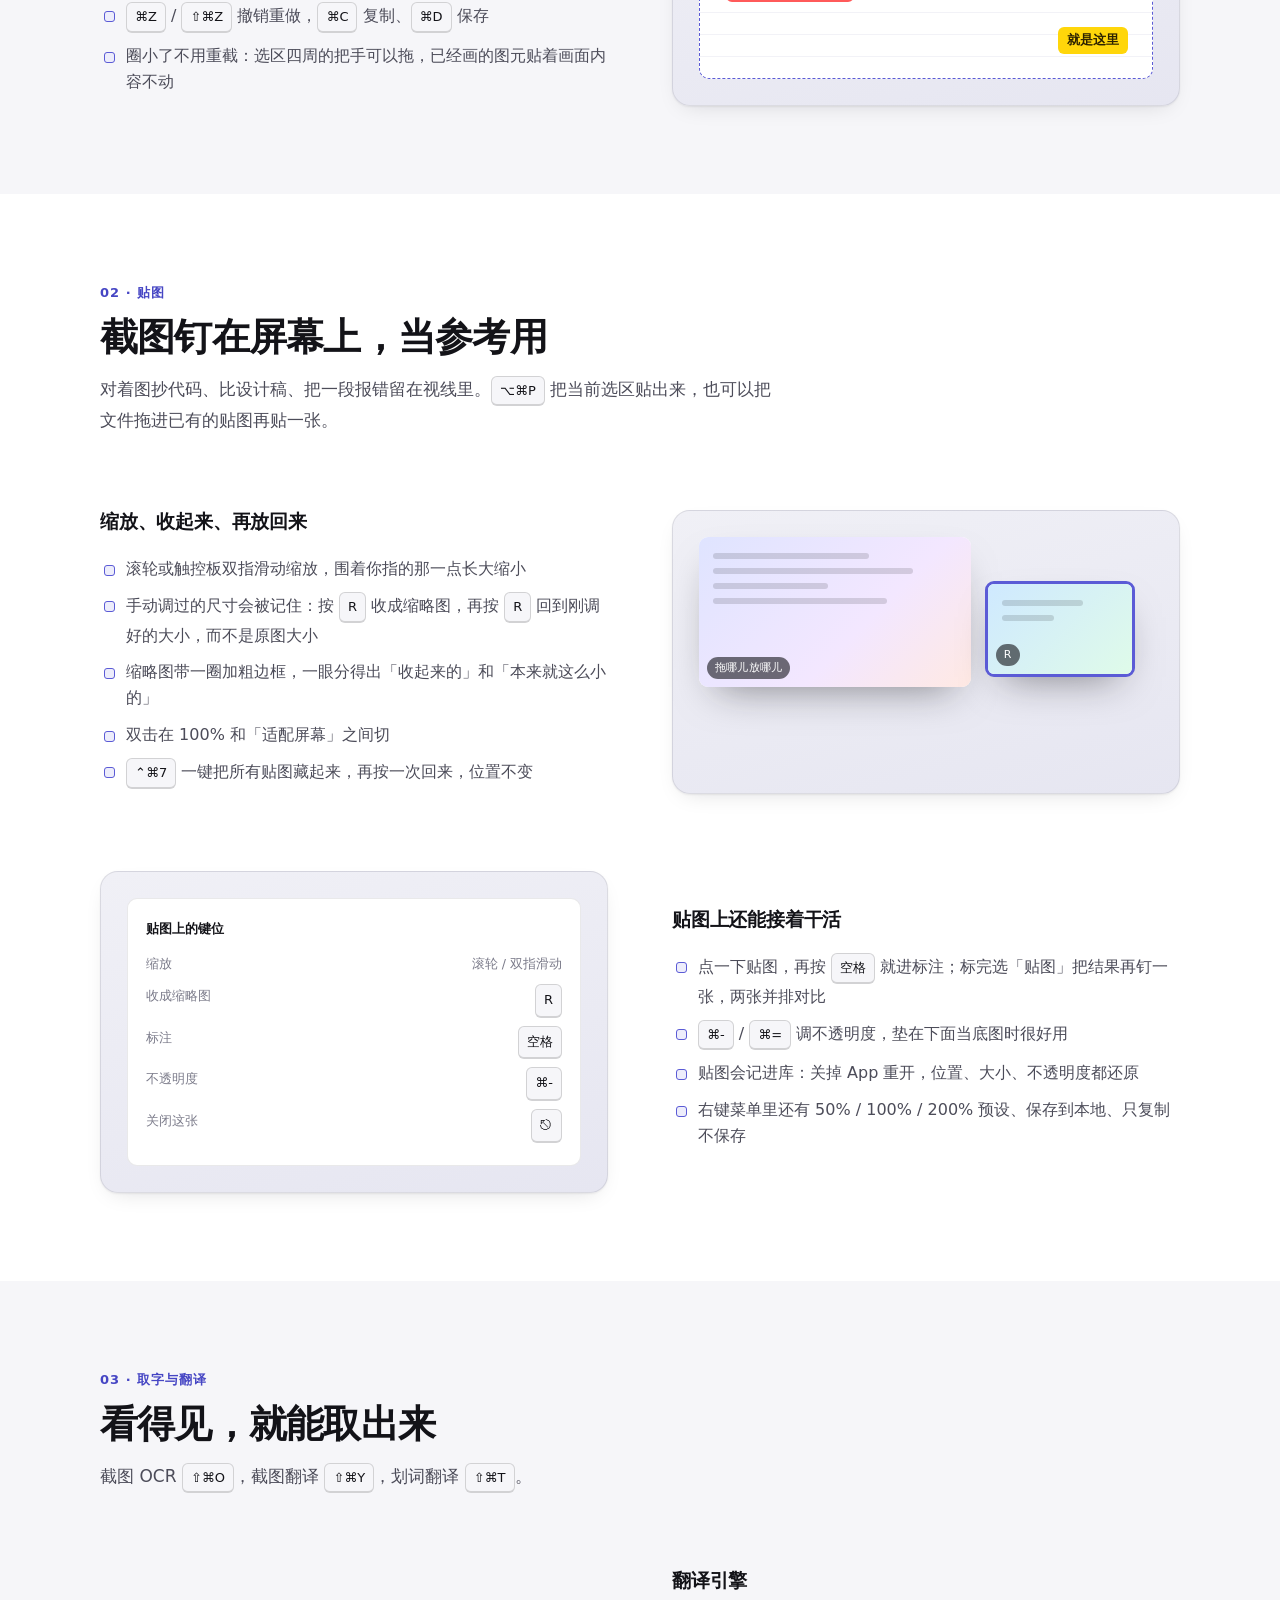
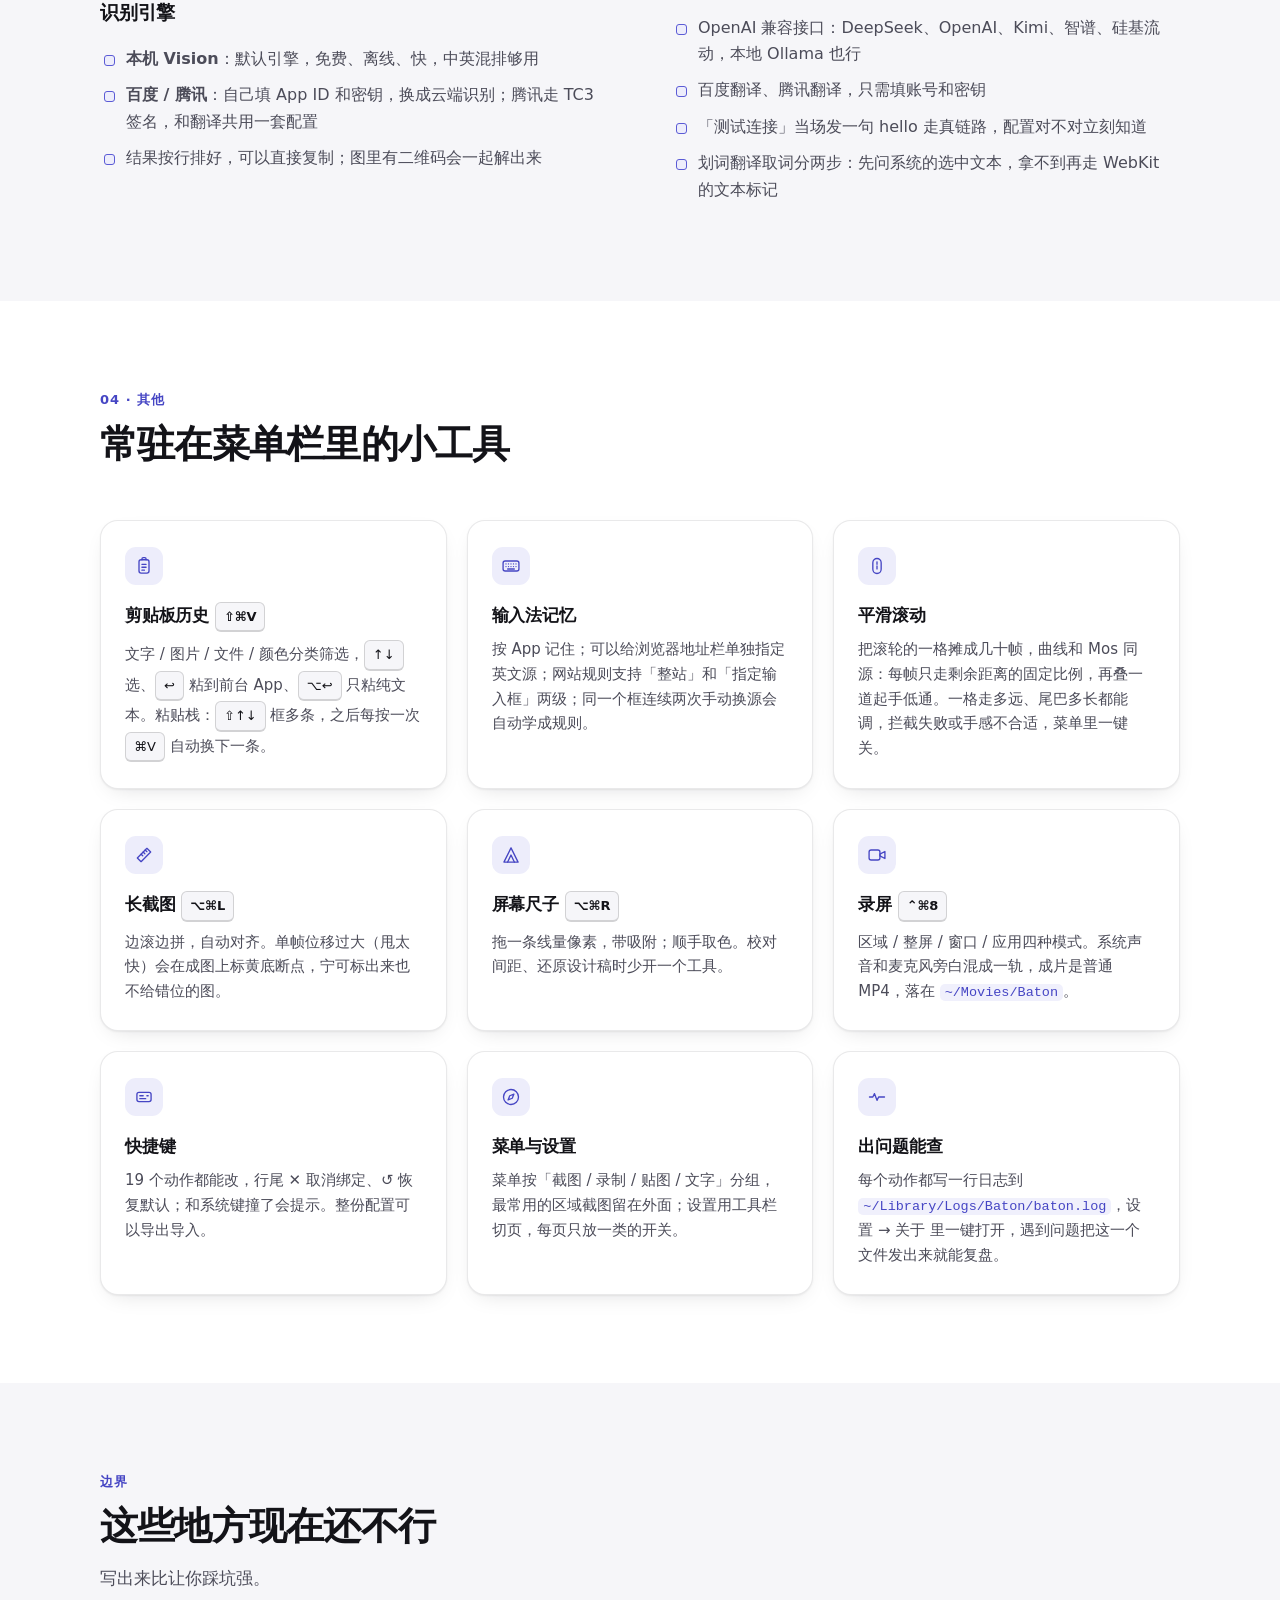
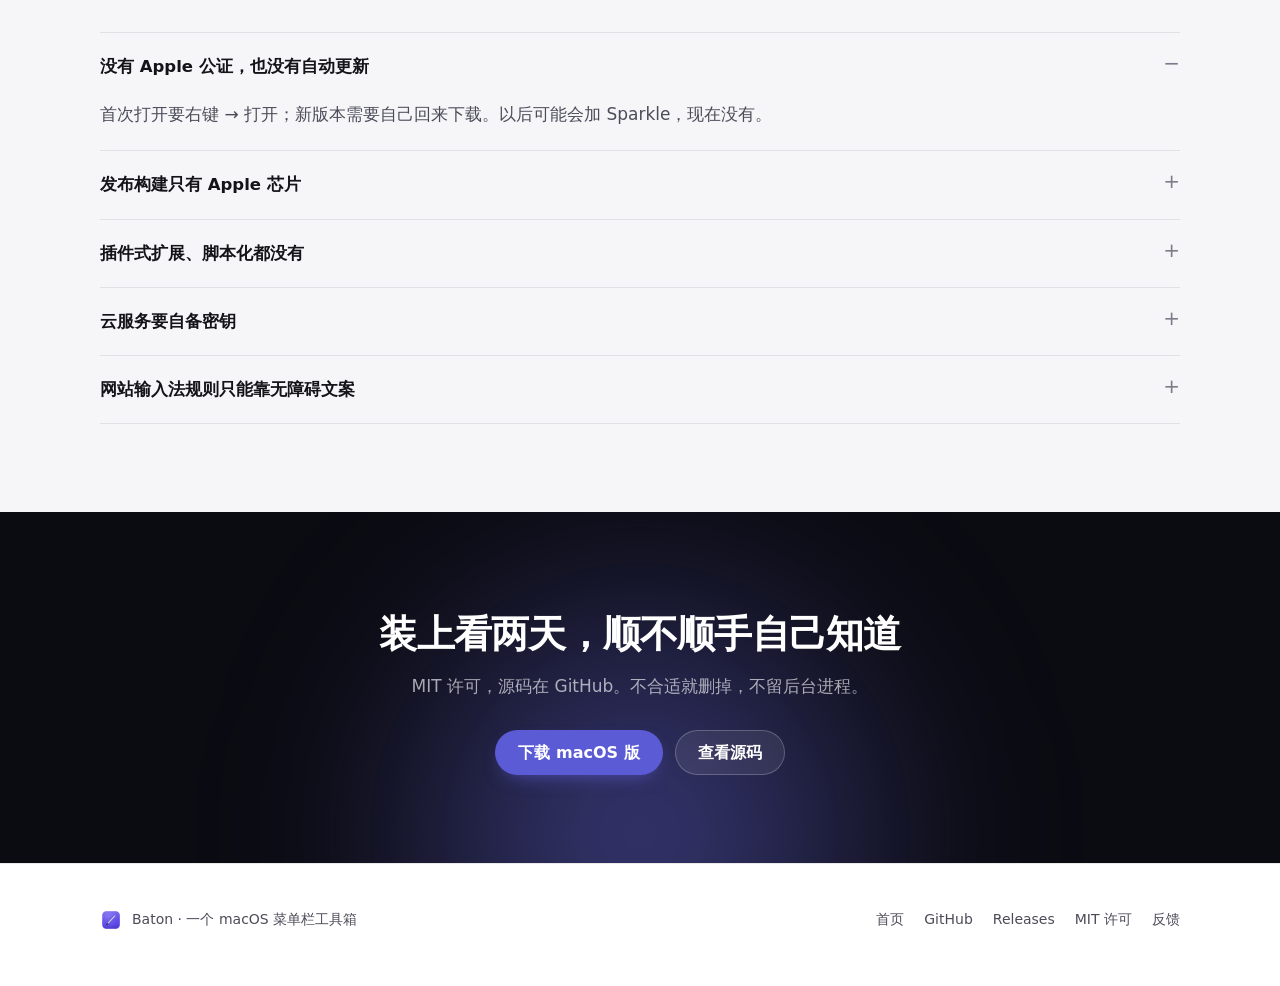
==== commit 60784f91: "feat(scroll): 平滑滚动的插值模型按 Mos 重做 原来的模型是「指数衰减 + 取整」：15%/帧，尾巴 0.3 秒就停，结尾还会把不足 2pt 的余量一次吐出来（看起来就是「滑完顿一下」" ====
--- a/docs/features.html
+++ b/docs/features.html
@@ -226,7 +226,7 @@
       <article class="card">
         <div class="ico"><svg viewBox="0 0 24 24" fill="none" stroke="currentColor" stroke-width="1.6" stroke-linecap="round"><rect x="7" y="3" width="10" height="18" rx="5"/><path d="M12 7v3"/><path d="M12 12v3.5"/></svg></div>
         <h3>平滑滚动</h3>
-        <p>把鼠标滚轮的离散事件插值成 120Hz 的运动，接近触控板手感。拦截失败或滚动手感不合适，菜单里一键关。</p>
+        <p>把滚轮的一格摊成几十帧，曲线和 Mos 同源：每帧只走剩余距离的固定比例，再叠一道起手低通。一格走多远、尾巴多长都能调，拦截失败或手感不合适，菜单里一键关。</p>
       </article>
       <article class="card">
         <div class="ico"><svg viewBox="0 0 24 24" fill="none" stroke="currentColor" stroke-width="1.6" stroke-linecap="round" stroke-linejoin="round"><path d="M4 15.5 15.5 4l4.5 4.5L8.5 20z"/><path d="M8.5 11l2 2M11 8.5l2 2M13.5 6l2 2"/></svg></div>
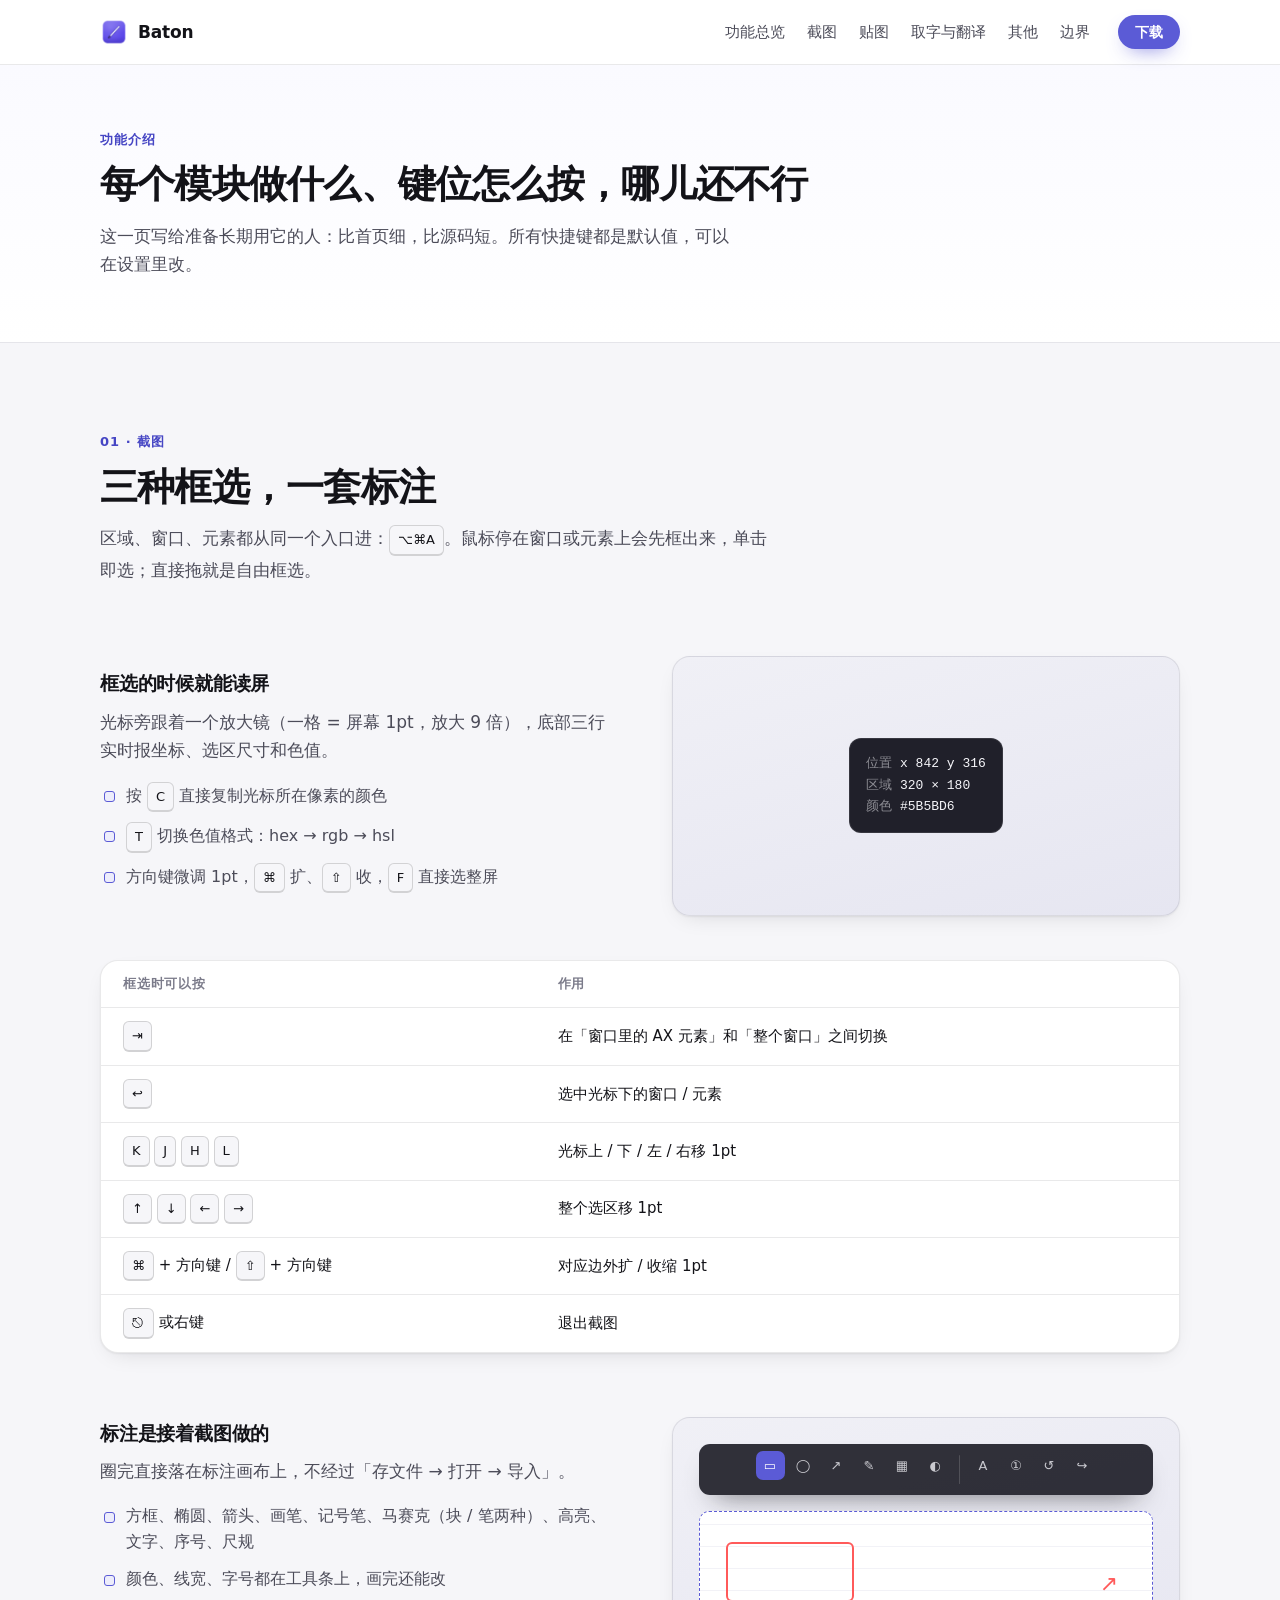
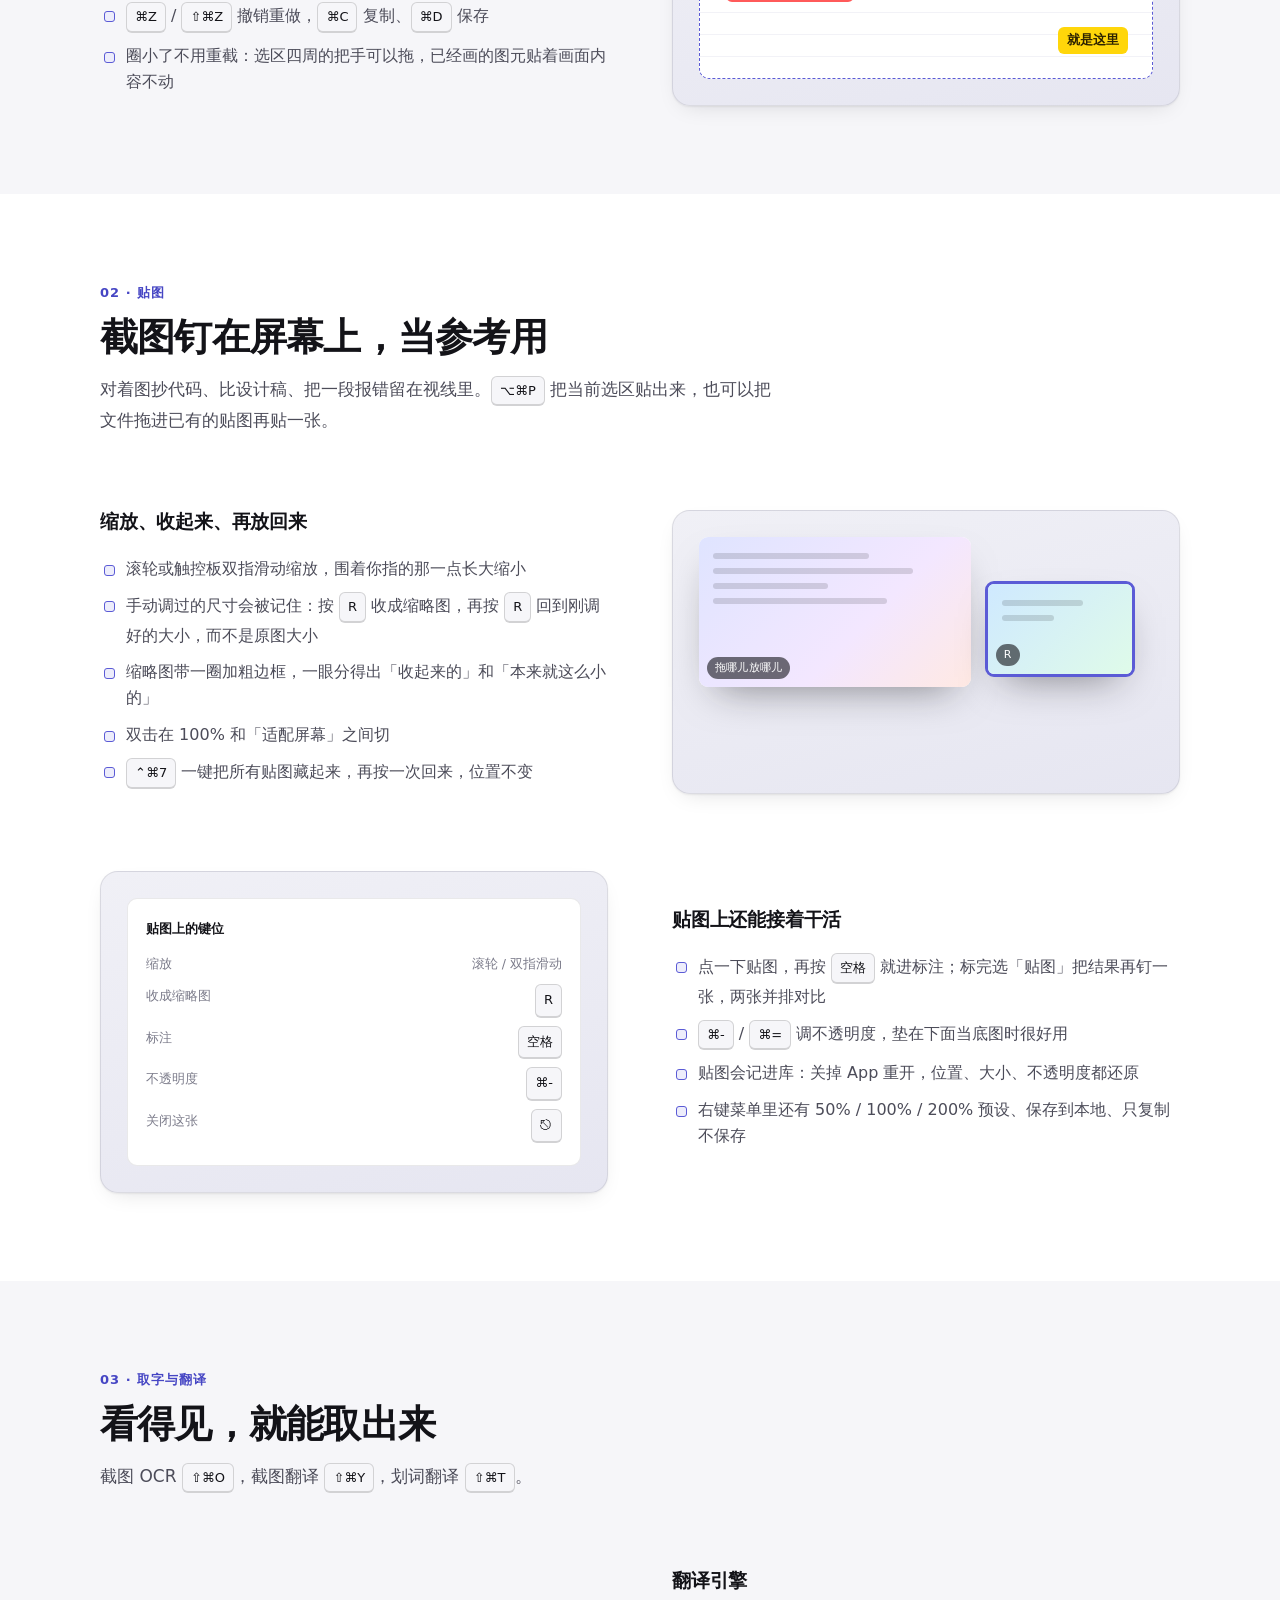
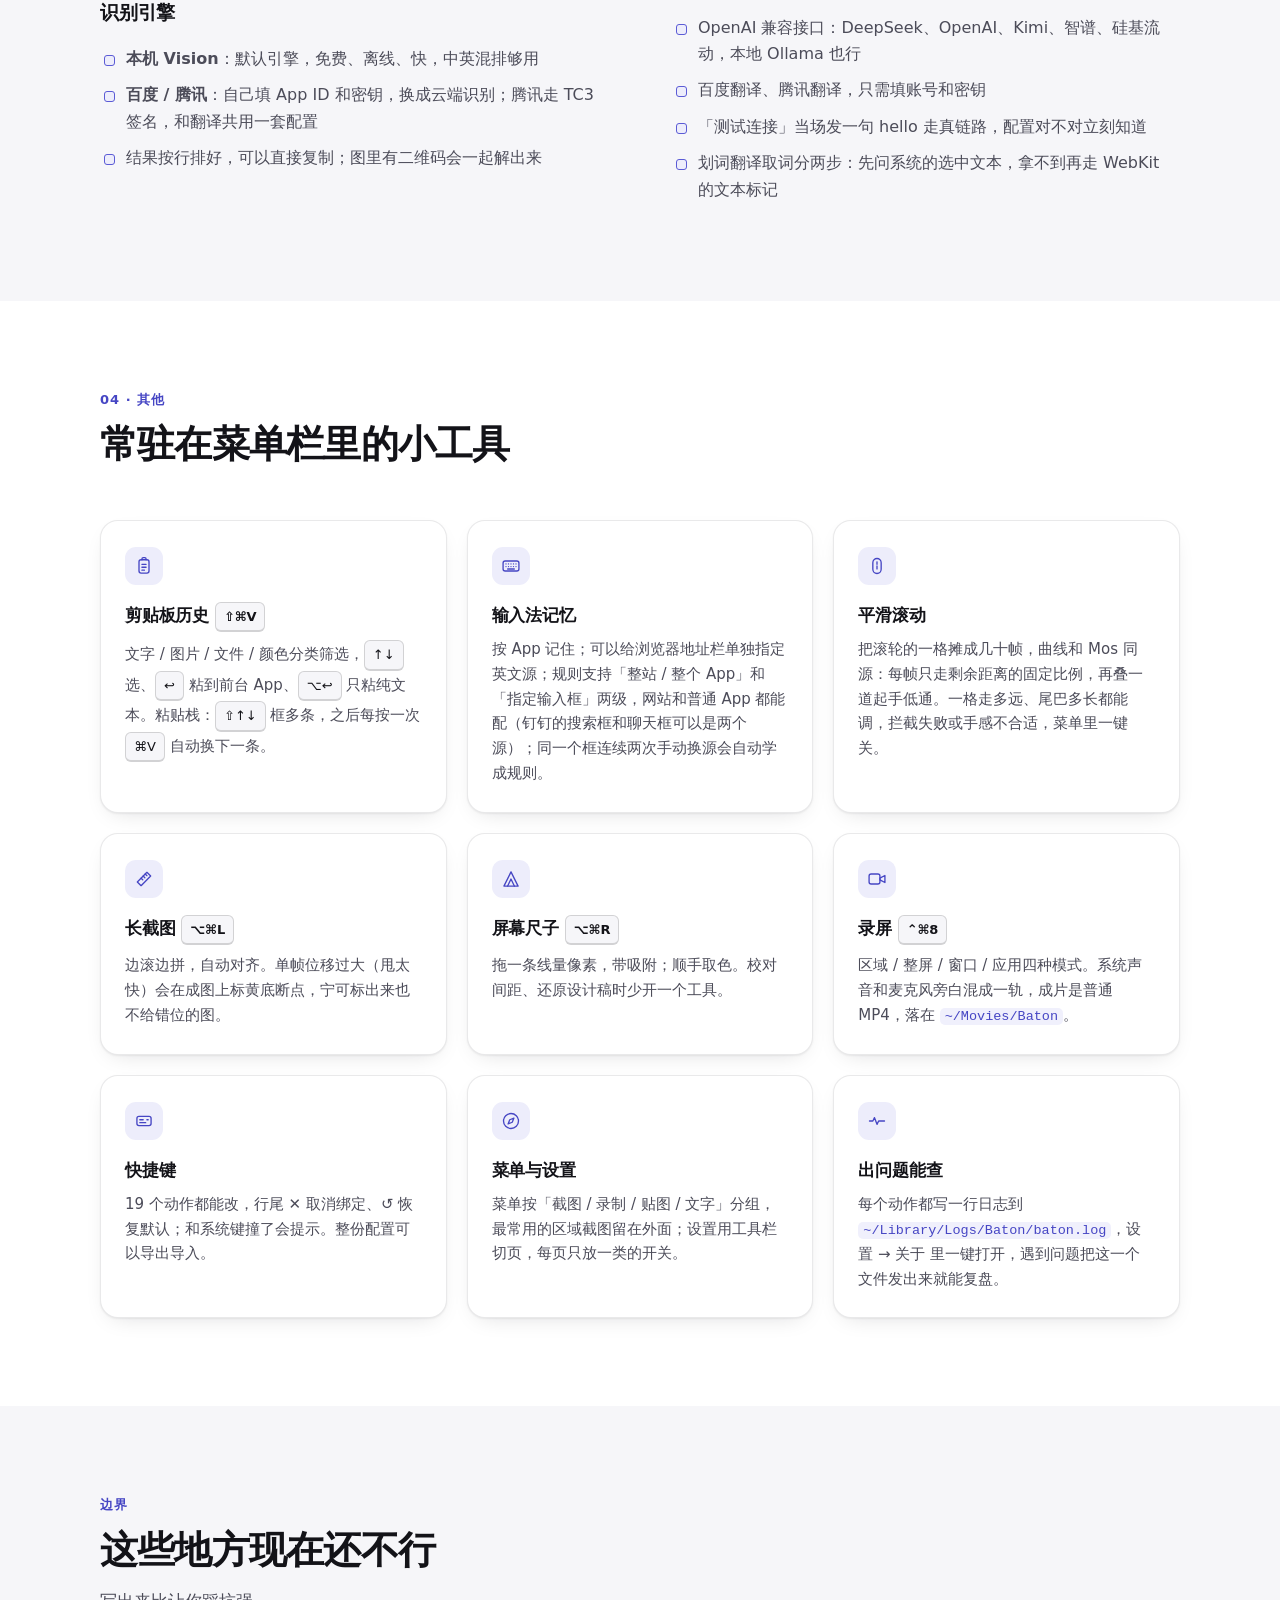
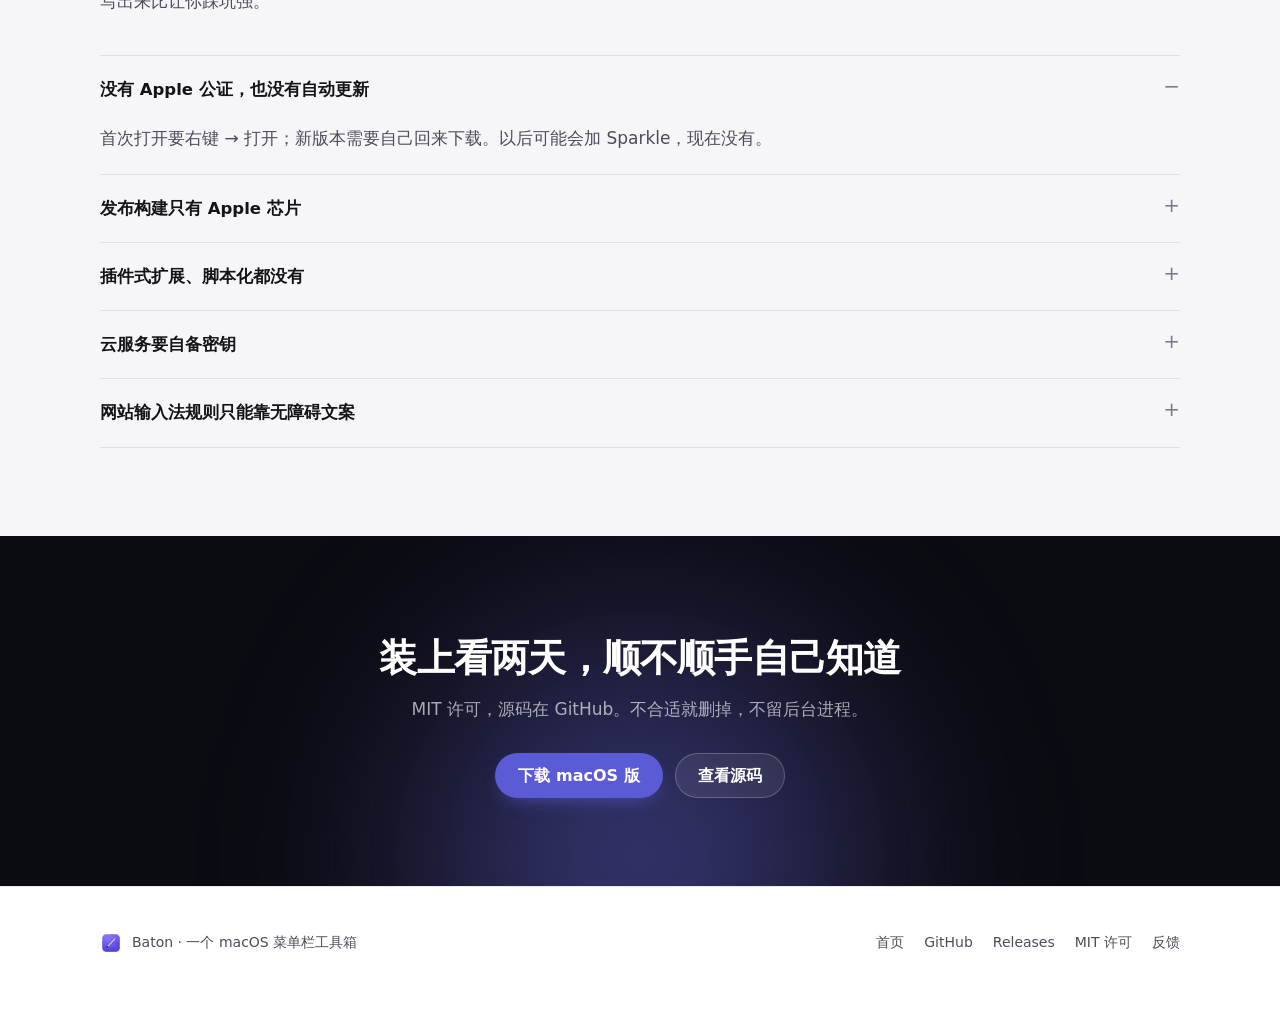
==== commit 9f161951: "feat(input): 输入框规则从「网站」扩到「任意 App」 钉钉这类 App 里聊天框要中文、搜索框要英文，原来的规则只认浏览器域名。  - SiteRule 加 app 字段：app == " ====
--- a/docs/features.html
+++ b/docs/features.html
@@ -221,7 +221,7 @@
       <article class="card">
         <div class="ico"><svg viewBox="0 0 24 24" fill="none" stroke="currentColor" stroke-width="1.6" stroke-linecap="round"><rect x="2.5" y="6" width="19" height="12" rx="2.5"/><path d="M6 9.5h.01M9 9.5h.01M12 9.5h.01M15 9.5h.01M18 9.5h.01M6 12.7h.01M9 12.7h.01M12 12.7h.01M15 12.7h.01M18 12.7h.01M8 15.6h8"/></svg></div>
         <h3>输入法记忆</h3>
-        <p>按 App 记住；可以给浏览器地址栏单独指定英文源；网站规则支持「整站」和「指定输入框」两级；同一个框连续两次手动换源会自动学成规则。</p>
+        <p>按 App 记住；可以给浏览器地址栏单独指定英文源；规则支持「整站 / 整个 App」和「指定输入框」两级，网站和普通 App 都能配（钉钉的搜索框和聊天框可以是两个源）；同一个框连续两次手动换源会自动学成规则。</p>
       </article>
       <article class="card">
         <div class="ico"><svg viewBox="0 0 24 24" fill="none" stroke="currentColor" stroke-width="1.6" stroke-linecap="round"><rect x="7" y="3" width="10" height="18" rx="5"/><path d="M12 7v3"/><path d="M12 12v3.5"/></svg></div>
